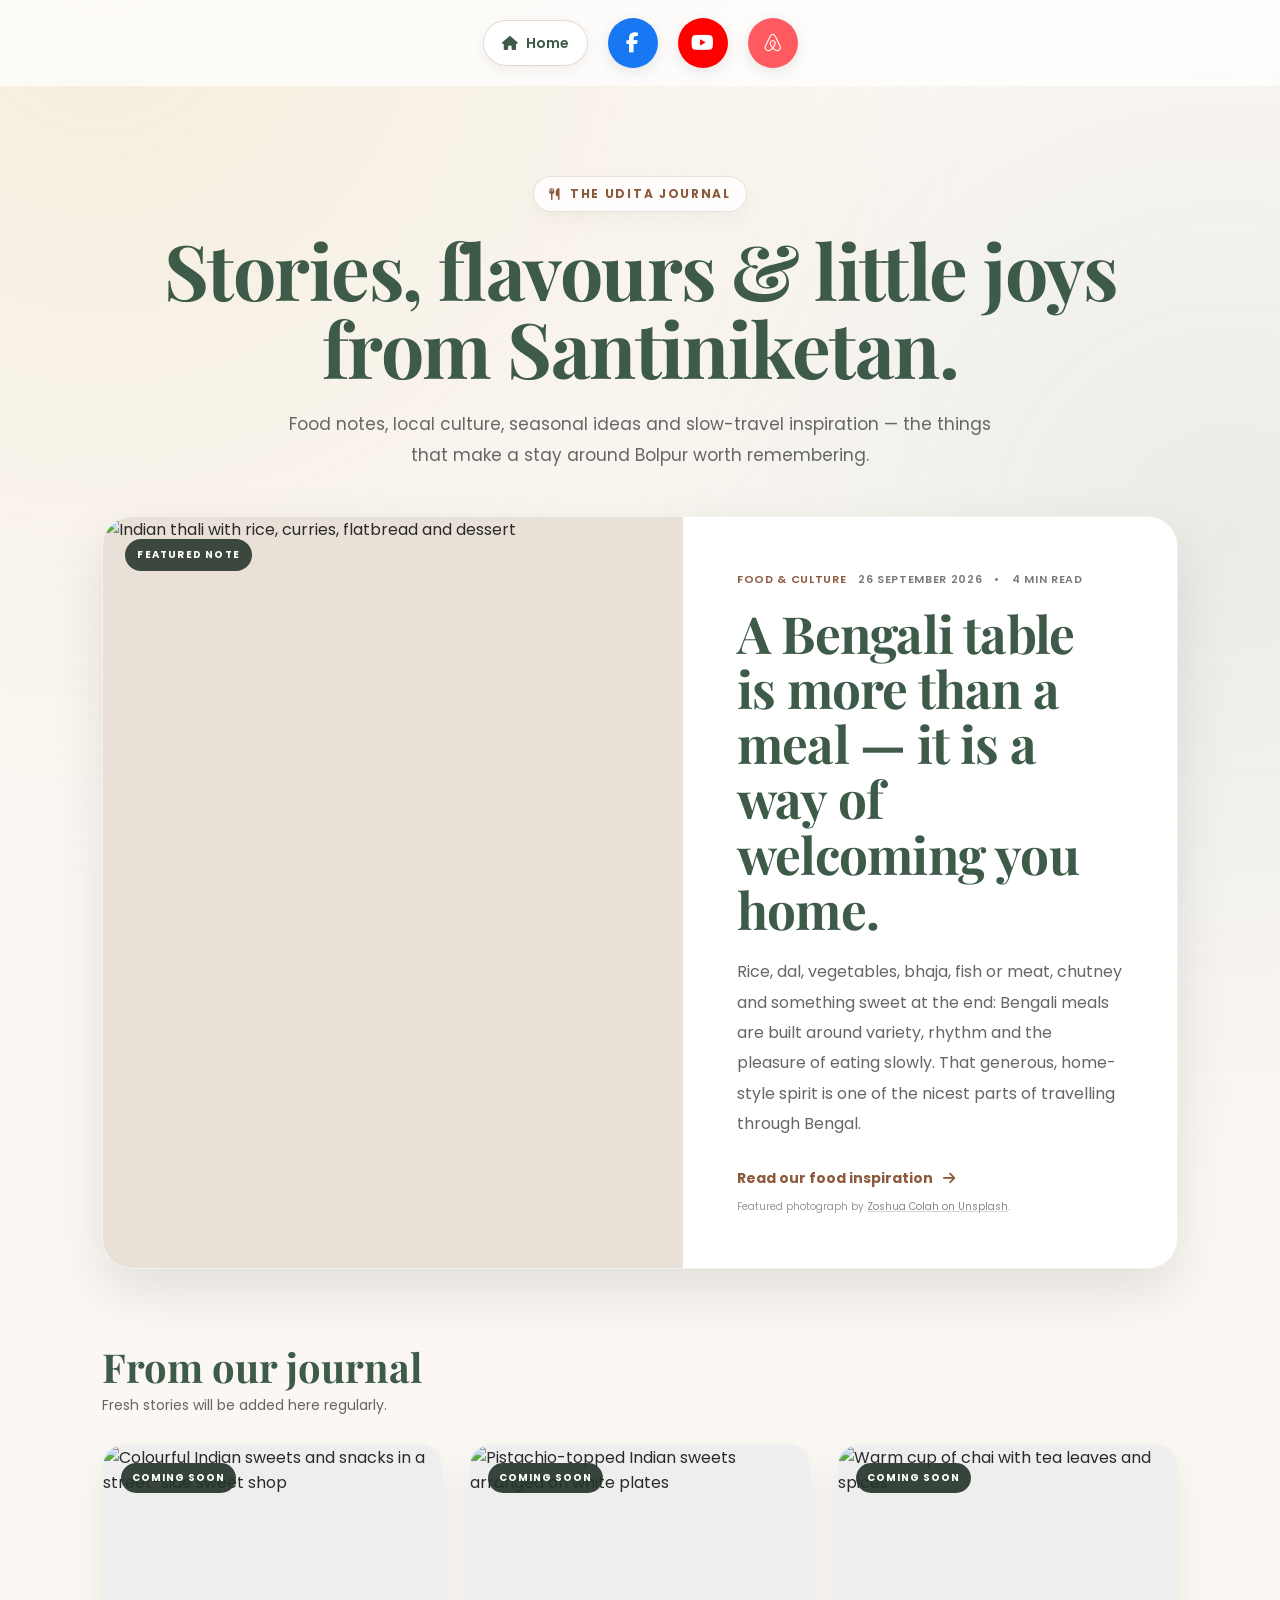
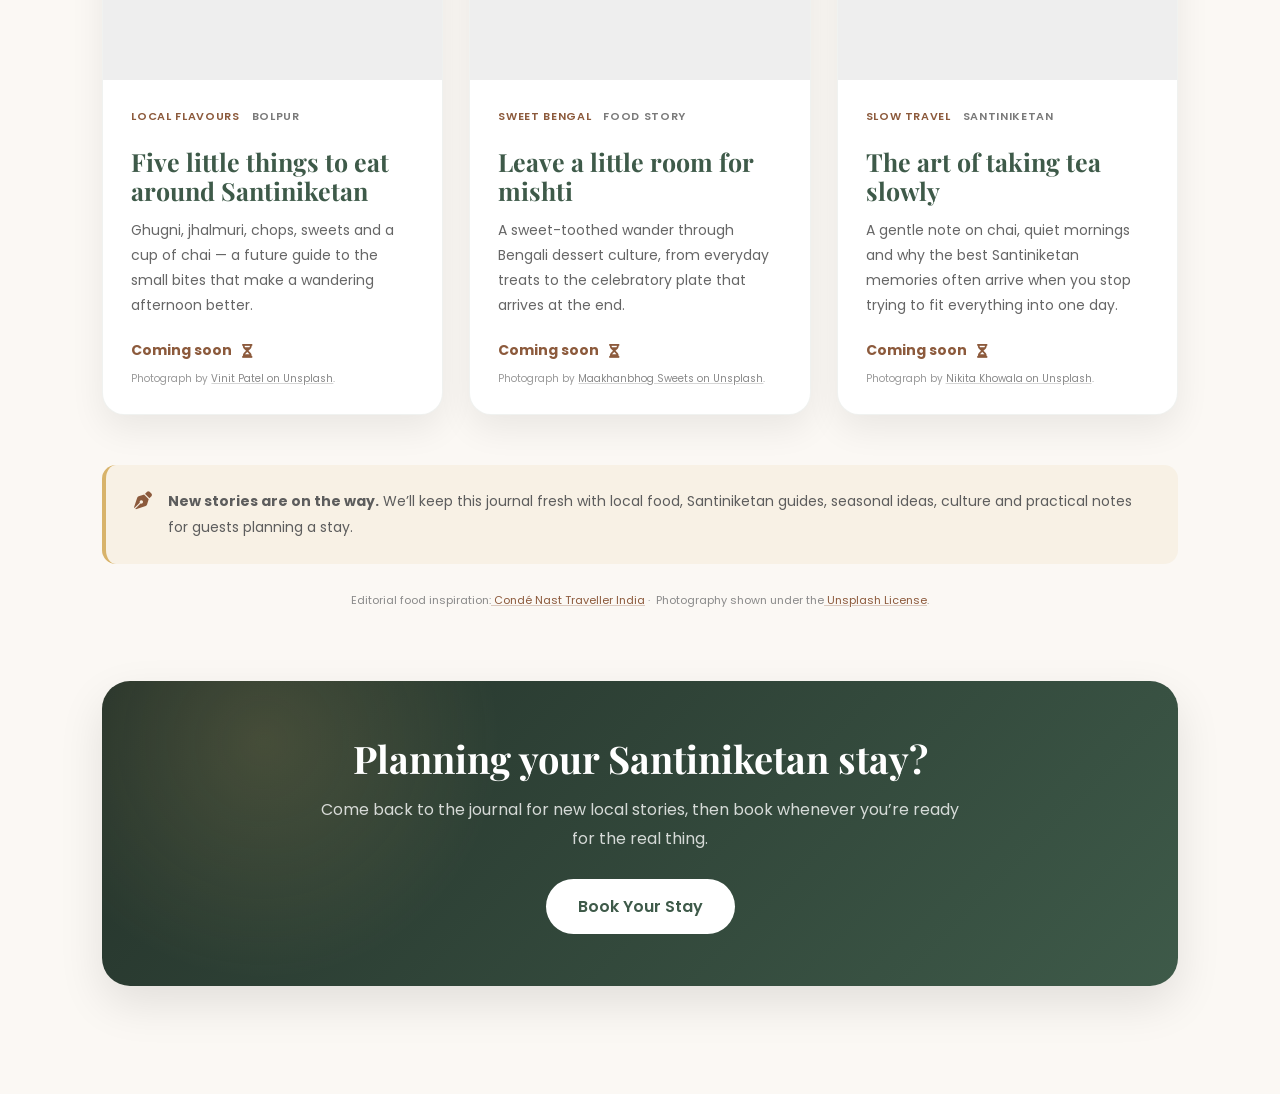
==== blogs.html @ 3b49c684 "Fix blog navigation and refresh food imagery" ====
<!DOCTYPE html>
<html lang="en">
<head>
    <meta charset="UTF-8">
    <meta name="viewport" content="width=device-width, initial-scale=1.0">
    <meta name="description" content="The Udita Homestay Journal — food, travel, local culture and thoughtful guides from Santiniketan and Bolpur.">
    <meta name="robots" content="index, follow">
    <link rel="canonical" href="https://www.prayas.online/blogs.html">
    <meta name="theme-color" content="#8C5A3C">
    <title>Blogs & Travel Journal | Udita Homestay Prayas</title>

    <link rel="preconnect" href="https://fonts.googleapis.com">
    <link rel="preconnect" href="https://fonts.gstatic.com" crossorigin>
    <link rel="stylesheet" href="https://cdnjs.cloudflare.com/ajax/libs/font-awesome/6.7.2/css/all.min.css">
    <link rel="stylesheet" href="style.css">

    <style>
        /* ======================================================
           UDITA HOMESTAY — BLOG JOURNAL
           Page-specific styles. Existing home-page CSS is untouched.
        ====================================================== */

        .blog-page {
            min-height:100vh;
            padding-top:108px;
            background:
                radial-gradient(circle at 8% 0%, rgba(216,179,106,.16), transparent 30%),
                radial-gradient(circle at 96% 20%, rgba(62,90,73,.08), transparent 26%),
                var(--bg);
        }

        .blog-hero {
            padding:68px 8% 44px;
            text-align:center;
        }

        .blog-kicker {
            display:inline-flex;
            align-items:center;
            gap:8px;
            margin-bottom:18px;
            padding:8px 15px;
            border:1px solid rgba(140,90,60,.18);
            border-radius:999px;
            background:rgba(255,255,255,.78);
            color:var(--primary);
            font-size:12px;
            font-weight:700;
            letter-spacing:.14em;
            text-transform:uppercase;
            box-shadow:0 8px 25px rgba(0,0,0,.04);
        }

        .blog-hero h1 {
            max-width:980px;
            margin:0 auto;
            color:var(--secondary);
            font-family:'Playfair Display',serif;
            font-size:clamp(2.8rem, 6vw, 5.4rem);
            line-height:1.02;
            letter-spacing:-.02em;
        }

        .blog-hero p {
            max-width:720px;
            margin:22px auto 0;
            color:var(--light);
            font-size:17px;
            line-height:1.85;
        }

        .blog-shell {
            width:min(1240px, 84%);
            margin:0 auto 100px;
        }

        .blog-feature {
            display:grid;
            grid-template-columns:1.08fr .92fr;
            overflow:hidden;
            border:1px solid rgba(62,90,73,.08);
            border-radius:30px;
            background:#fff;
            box-shadow:0 22px 55px rgba(0,0,0,.10);
        }

        .blog-feature-media {
            position:relative;
            min-height:500px;
            overflow:hidden;
            background:#e9e1d7;
        }

        .blog-feature-media img {
            width:100%;
            height:100%;
            object-fit:cover;
            transition:transform .8s ease;
        }

        .blog-feature:hover .blog-feature-media img {
            transform:scale(1.03);
        }

        .blog-feature-badge {
            position:absolute;
            top:22px;
            left:22px;
            padding:8px 12px;
            border-radius:999px;
            background:rgba(36,50,42,.88);
            color:#fff;
            font-size:10px;
            font-weight:700;
            letter-spacing:.12em;
            text-transform:uppercase;
            backdrop-filter:blur(8px);
        }

        .blog-feature-copy {
            display:flex;
            flex-direction:column;
            justify-content:center;
            padding:54px;
        }

        .blog-meta {
            display:flex;
            align-items:center;
            flex-wrap:wrap;
            gap:8px 12px;
            margin-bottom:18px;
            color:#7a7a7a;
            font-size:11px;
            font-weight:600;
            letter-spacing:.06em;
            text-transform:uppercase;
        }

        .blog-category {
            color:var(--primary);
        }

        .blog-feature h2,
        .blog-card h3 {
            color:var(--secondary);
            font-family:'Playfair Display',serif;
        }

        .blog-feature h2 {
            max-width:600px;
            font-size:clamp(2.05rem, 4vw, 3.35rem);
            line-height:1.08;
            letter-spacing:-.015em;
        }

        .blog-feature p {
            margin:20px 0 28px;
            color:var(--light);
            line-height:1.9;
        }

        .blog-read {
            display:inline-flex;
            align-items:center;
            gap:10px;
            align-self:flex-start;
            color:var(--primary);
            font-size:14px;
            font-weight:700;
        }

        .blog-read i {
            transition:transform .25s ease;
        }

        .blog-read:hover i {
            transform:translateX(4px);
        }

        .blog-section-heading {
            display:flex;
            align-items:end;
            justify-content:space-between;
            gap:20px;
            margin:78px 0 28px;
        }

        .blog-section-heading h2 {
            color:var(--secondary);
            font-family:'Playfair Display',serif;
            font-size:40px;
            line-height:1;
        }

        .blog-section-heading p {
            margin-top:8px;
            color:var(--light);
            font-size:14px;
        }

        .blog-grid {
            display:grid;
            grid-template-columns:repeat(3,1fr);
            gap:26px;
        }

        .blog-card {
            display:flex;
            flex-direction:column;
            overflow:hidden;
            min-height:100%;
            border:1px solid rgba(62,90,73,.08);
            border-radius:22px;
            background:#fff;
            box-shadow:0 14px 35px rgba(0,0,0,.07);
            transition:transform .35s ease, box-shadow .35s ease;
        }

        .blog-card:hover {
            transform:translateY(-7px);
            box-shadow:0 22px 48px rgba(0,0,0,.11);
        }

        .blog-card-media {
            height:235px;
            overflow:hidden;
            background:#eee;
        }

        .blog-card-media img {
            width:100%;
            height:100%;
            object-fit:cover;
            transition:transform .55s ease;
        }

        .blog-card:hover .blog-card-media img {
            transform:scale(1.05);
        }

        .blog-card-body {
            display:flex;
            flex:1;
            flex-direction:column;
            padding:28px;
        }

        .blog-card h3 {
            margin:4px 0 12px;
            font-size:25px;
            line-height:1.18;
        }

        .blog-card p {
            margin-bottom:22px;
            color:var(--light);
            font-size:14px;
            line-height:1.8;
        }

        .blog-card .blog-read {
            margin-top:auto;
        }

        .blog-card-soon {
            position:relative;
        }

        .coming-soon {
            position:absolute;
            top:18px;
            left:18px;
            z-index:2;
            padding:7px 11px;
            border-radius:999px;
            background:rgba(36,50,42,.9);
            color:#fff;
            font-size:10px;
            font-weight:700;
            letter-spacing:.1em;
            text-transform:uppercase;
        }

        .blog-image-credit {
            margin-top:10px;
            color:#999;
            font-size:10px;
            line-height:1.5;
        }

        .blog-image-credit a {
            color:#888;
            text-decoration:underline;
            text-decoration-color:rgba(136,136,136,.35);
        }

        .blog-note {
            display:flex;
            align-items:flex-start;
            gap:16px;
            margin-top:50px;
            padding:24px 28px;
            border-left:4px solid var(--accent);
            border-radius:14px;
            background:rgba(216,179,106,.11);
        }

        .blog-note i {
            margin-top:3px;
            color:var(--primary);
            font-size:18px;
        }

        .blog-note p {
            color:#5d5d5d;
            font-size:14px;
            line-height:1.8;
        }

        .blog-source-strip {
            display:flex;
            justify-content:center;
            margin-top:28px;
            color:#8a8a8a;
            font-size:11px;
            text-align:center;
        }

        .blog-source-strip a {
            color:var(--primary);
            text-decoration:underline;
            text-decoration-color:rgba(140,90,60,.3);
        }

        .blog-cta {
            margin-top:72px;
            padding:52px 35px;
            border-radius:28px;
            background:
                radial-gradient(circle at 15% 20%, rgba(216,179,106,.17), transparent 25%),
                linear-gradient(135deg, #24322A, #3E5A49);
            color:#fff;
            text-align:center;
            box-shadow:var(--shadow);
        }

        .blog-cta h2 {
            font-family:'Playfair Display',serif;
            font-size:38px;
        }

        .blog-cta p {
            max-width:640px;
            margin:12px auto 26px;
            color:rgba(255,255,255,.8);
            line-height:1.8;
        }

        .blog-cta .btn {
            background:#fff;
            color:var(--secondary);
        }

        .blog-footer-space {
            height:8px;
        }

        .blog-nav-link {
            display:inline-flex;
            align-items:center;
            justify-content:center;
            gap:8px;
            min-height:46px;
            padding:0 18px;
            border:1px solid rgba(140,90,60,.22);
            border-radius:24px;
            background:#fff;
            color:var(--secondary);
            font-family:'Poppins',sans-serif;
            font-size:14px;
            font-weight:600;
            box-shadow:0 4px 15px rgba(0,0,0,.06);
        }

        @media(max-width:1000px){
            .blog-feature { grid-template-columns:1fr; }
            .blog-feature-media { min-height:360px; }
            .blog-grid { grid-template-columns:1fr 1fr; }
            .blog-feature-copy { padding:40px; }
        }

        @media(max-width:650px){
            .blog-page { padding-top:88px; }
            .blog-hero { padding:52px 8% 34px; }
            .blog-hero p { font-size:15px; }
            .blog-shell { width:84%; }
            .blog-feature-media { min-height:250px; }
            .blog-feature-copy { padding:30px; }
            .blog-feature h2 { font-size:2.25rem; }
            .blog-section-heading { display:block; margin-top:56px; }
            .blog-section-heading h2 { font-size:32px; }
            .blog-grid { grid-template-columns:1fr; }
            .blog-card-media { height:230px; }
            .blog-cta { padding:40px 24px; }
            .blog-cta h2 { font-size:31px; }
            .blog-nav-link { min-height:42px; padding:0 14px; font-size:13px; }
        }
    </style>
</head>

<body>
    <header id="header">
        <nav class="social-nav" aria-label="Primary navigation">
            <a class="blog-nav-link blog-home-link" href="index.html">
                <i class="fas fa-house" aria-hidden="true"></i>
                <span>Home</span>
            </a>

            <a href="https://www.facebook.com/share/182A7BboWy/" target="_blank" rel="noopener noreferrer" class="social-btn facebook" aria-label="Visit our Facebook page">
                <i class="fab fa-facebook-f"></i>
            </a>
            <a href="https://youtube.com/@uditahomestay?si=zws-Y9j3LIoc3NUC" target="_blank" rel="noopener noreferrer" class="social-btn youtube" aria-label="Visit our YouTube channel">
                <i class="fab fa-youtube"></i>
            </a>
            <a href="https://www.airbnb.co.in/rooms/1385243563529554989?viralityEntryPoint=154&s=76&adults=1&guests=1" target="_blank" rel="noopener noreferrer" class="social-btn airbnb" aria-label="Book on Airbnb">
                <i class="fab fa-airbnb"></i>
            </a>
        </nav>
    </header>

    <main class="blog-page">
        <section class="blog-hero">
            <div class="blog-kicker"><i class="fas fa-utensils"></i> The Udita Journal</div>
            <h1>Stories, flavours & little joys from Santiniketan.</h1>
            <p>Food notes, local culture, seasonal ideas and slow-travel inspiration — the things that make a stay around Bolpur worth remembering.</p>
        </section>

        <div class="blog-shell">
            <article class="blog-feature">
                <div class="blog-feature-media">
                    <span class="blog-feature-badge">Featured note</span>
                    <img
                        src="https://unsplash.com/photos/5Q-7kgG7xbo/download?force=true"
                        alt="Indian thali with rice, curries, flatbread and dessert"
                        loading="eager">
                </div>

                <div class="blog-feature-copy">
                    <div class="blog-meta">
                        <span class="blog-category">Food & Culture</span>
                        <span>26 September 2026</span>
                        <span>•</span>
                        <span>4 min read</span>
                    </div>

                    <h2>A Bengali table is more than a meal — it is a way of welcoming you home.</h2>

                    <p>
                        Rice, dal, vegetables, bhaja, fish or meat, chutney and something sweet at the end:
                        Bengali meals are built around variety, rhythm and the pleasure of eating slowly.
                        That generous, home-style spirit is one of the nicest parts of travelling through Bengal.
                    </p>

                    <a class="blog-read" href="https://www.cntraveller.in/story/rolls-chop-cha-snails-mutton-ghugni-the-best-things-to-eat-in-shantiniketan/" target="_blank" rel="noopener noreferrer">
                        Read our food inspiration <i class="fas fa-arrow-right"></i>
                    </a>

                    <div class="blog-image-credit">
                        Featured photograph by <a href="https://unsplash.com/photos/5Q-7kgG7xbo" target="_blank" rel="noopener noreferrer">Zoshua Colah on Unsplash</a>.
                    </div>
                </div>
            </article>

            <div class="blog-section-heading">
                <div>
                    <h2>From our journal</h2>
                    <p>Fresh stories will be added here regularly.</p>
                </div>
            </div>

            <div class="blog-grid">
                <article class="blog-card blog-card-soon">
                    <div class="coming-soon">Coming soon</div>
                    <div class="blog-card-media">
                        <img
                            src="https://unsplash.com/photos/_WQ1qARALg4/download?force=true"
                            alt="Colourful Indian sweets and snacks in a street-side sweet shop"
                            loading="lazy">
                    </div>
                    <div class="blog-card-body">
                        <div class="blog-meta">
                            <span class="blog-category">Local flavours</span>
                            <span>Bolpur</span>
                        </div>
                        <h3>Five little things to eat around Santiniketan</h3>
                        <p>Ghugni, jhalmuri, chops, sweets and a cup of chai — a future guide to the small bites that make a wandering afternoon better.</p>
                        <span class="blog-read" aria-label="Article coming soon">Coming soon <i class="fas fa-hourglass-half"></i></span>
                        <div class="blog-image-credit">
                            Photograph by <a href="https://unsplash.com/photos/_WQ1qARALg4" target="_blank" rel="noopener noreferrer">Vinit Patel on Unsplash</a>.
                        </div>
                    </div>
                </article>

                <article class="blog-card blog-card-soon">
                    <div class="coming-soon">Coming soon</div>
                    <div class="blog-card-media">
                        <img
                            src="https://unsplash.com/photos/wClFKcjhNcI/download?force=true"
                            alt="Pistachio-topped Indian sweets arranged on white plates"
                            loading="lazy">
                    </div>
                    <div class="blog-card-body">
                        <div class="blog-meta">
                            <span class="blog-category">Sweet Bengal</span>
                            <span>Food story</span>
                        </div>
                        <h3>Leave a little room for mishti</h3>
                        <p>A sweet-toothed wander through Bengali dessert culture, from everyday treats to the celebratory plate that arrives at the end.</p>
                        <span class="blog-read" aria-label="Article coming soon">Coming soon <i class="fas fa-hourglass-half"></i></span>
                        <div class="blog-image-credit">
                            Photograph by <a href="https://unsplash.com/photos/wClFKcjhNcI" target="_blank" rel="noopener noreferrer">Maakhanbhog Sweets on Unsplash</a>.
                        </div>
                    </div>
                </article>

                <article class="blog-card blog-card-soon">
                    <div class="coming-soon">Coming soon</div>
                    <div class="blog-card-media">
                        <img
                            src="https://unsplash.com/photos/DPBWHb2X81w/download?force=true"
                            alt="Warm cup of chai with tea leaves and spices"
                            loading="lazy">
                    </div>
                    <div class="blog-card-body">
                        <div class="blog-meta">
                            <span class="blog-category">Slow travel</span>
                            <span>Santiniketan</span>
                        </div>
                        <h3>The art of taking tea slowly</h3>
                        <p>A gentle note on chai, quiet mornings and why the best Santiniketan memories often arrive when you stop trying to fit everything into one day.</p>
                        <span class="blog-read" aria-label="Article coming soon">Coming soon <i class="fas fa-hourglass-half"></i></span>
                        <div class="blog-image-credit">
                            Photograph by <a href="https://unsplash.com/photos/DPBWHb2X81w" target="_blank" rel="noopener noreferrer">Nikita Khowala on Unsplash</a>.
                        </div>
                    </div>
                </article>
            </div>

            <div class="blog-note">
                <i class="fas fa-pen-nib" aria-hidden="true"></i>
                <p>
                    <strong>New stories are on the way.</strong>
                    We’ll keep this journal fresh with local food, Santiniketan guides, seasonal ideas,
                    culture and practical notes for guests planning a stay.
                </p>
            </div>

            <div class="blog-source-strip">
                Editorial food inspiration: <a href="https://www.cntraveller.in/story/rolls-chop-cha-snails-mutton-ghugni-the-best-things-to-eat-in-shantiniketan/" target="_blank" rel="noopener noreferrer">&nbsp;Condé Nast Traveller India</a>
                &nbsp;·&nbsp; Photography shown under the <a href="https://unsplash.com/license" target="_blank" rel="noopener noreferrer">&nbsp;Unsplash License</a>.
            </div>

            <section class="blog-cta">
                <h2>Planning your Santiniketan stay?</h2>
                <p>Come back to the journal for new local stories, then book whenever you’re ready for the real thing.</p>
                <a class="btn" href="https://booking.prayas.online">Book Your Stay</a>
            </section>
        </div>

        <div class="blog-footer-space"></div>
    </main>

    <script src="script.js"></script>
</body>
</html>
---- style.css ----
/* ==========================================================
   UDITA HOMESTAY (PRAYAS)
   Premium Boutique CSS
========================================================== */

/* Google Fonts */
@import url('https://fonts.googleapis.com/css2?family=Playfair+Display:wght@500;600;700&family=Poppins:wght@300;400;500;600;700&display=swap');

/* ==========================
   ROOT VARIABLES
========================== */

:root{

    --primary:#8C5A3C;
    --secondary:#3E5A49;
    --accent:#D8B36A;

    --bg:#FBF8F4;
    --white:#ffffff;
    --text:#2A2A2A;
    --light:#666;
    --border:#ECECEC;

    --shadow:0 18px 45px rgba(0,0,0,.10);

    --radius:18px;
    --transition:.35s ease;

}

/* ==========================
   RESET
========================== */

*{
    margin:0;
    padding:0;
    box-sizing:border-box;
}

html{
    scroll-behavior:smooth;
}

body{

    font-family:'Poppins',sans-serif;
    background:var(--bg);
    color:var(--text);
    overflow-x:hidden;

}

img{
    width:100%;
    display:block;
}

a{
    text-decoration:none;
}

ul{
    list-style:none;
}

section{

    padding:100px 8%;

}

.container{

    max-width:1300px;
    margin:auto;

}

/* ==========================
   SCROLLBAR
========================== */

::-webkit-scrollbar{

    width:8px;

}

::-webkit-scrollbar-thumb{

    background:var(--primary);
    border-radius:20px;

}

/* ==========================
   HEADER WITH SOCIAL BUTTONS
========================== */

header{

    position:fixed;
    width:100%;
    top:0;
    left:0;

    padding:18px 8%;

    display:flex;
    justify-content:center;
    align-items:center;

    backdrop-filter:blur(20px);
    background:rgba(255,255,255,.95);

    z-index:999;

    transition:.3s;
    box-shadow:0 2px 10px rgba(0,0,0,.05);

}

/* Social Navigation */
.social-nav{

    display:flex;
    gap:20px;
    align-items:center;

}

.social-btn{

    width:50px;
    height:50px;

    border-radius:50%;

    display:flex;
    justify-content:center;
    align-items:center;

    color:#fff;
    font-size:20px;

    transition:.3s ease;
    box-shadow:0 4px 15px rgba(0,0,0,.1);

}

.social-btn:hover{

    transform:translateY(-5px);
    box-shadow:0 8px 25px rgba(0,0,0,.2);

}

/* Facebook Button */
.social-btn.facebook{

    background:#1877F2;

}

.social-btn.facebook:hover{

    background:#166FE5;

}

/* YouTube Button */
.social-btn.youtube{

    background:#FF0000;

}

.social-btn.youtube:hover{

    background:#CC0000;

}

/* Airbnb Button */
.social-btn.airbnb{

    background:#FF5A5F;

}

.social-btn.airbnb:hover{

    background:#E63946;

}

/* ==========================
   BUTTONS
========================== */

.btn{

    display:inline-flex;
    align-items:center;
    justify-content:center;

    padding:15px 32px;

    border-radius:50px;

    background:var(--primary);
    color:#fff;

    font-weight:600;

    transition:var(--transition);

}

.btn:hover{

    transform:translateY(-3px);
    box-shadow:var(--shadow);

}

/* ==========================
   HERO WITH VIDEO
========================== */

.hero{

    height:100vh;

    position:relative;

    display:flex;
    align-items:center;
    justify-content:center;

    text-align:center;

    margin-top:70px;

    overflow:hidden;

}

/* Video Background */
.hero-video{

    position:absolute;
    top:0;
    left:0;
    width:100%;
    height:100%;

    object-fit:cover;

    z-index:1;

}

.hero-fallback{

    position:absolute;
    top:0;
    left:0;
    width:100%;
    height:100%;

    object-fit:cover;

    z-index:0;

}

.hero-overlay{

    position:absolute;
    inset:0;

    background:linear-gradient(rgba(0,0,0,.45),rgba(0,0,0,.45));

    z-index:2;

}

.hero-content{

    position:relative;
    z-index:3;

    color:#fff;

    max-width:850px;

}
/* HERO TITLE - improved contrast and size */
.hero-logo{
    font-family:'Playfair Display',serif;
    font-size:clamp(2.25rem, 6vw, 5.5rem); /* responsive, bigger */
    font-weight:800;
    color:#1f8f4c; /* a pleasant green - change hex if you prefer another tone */
    margin-bottom:28px;
    letter-spacing:0.02em;
    text-shadow:
      0 6px 20px rgba(0,0,0,0.55); /* strong shadow for readability */
    background:linear-gradient(rgba(0,0,0,0.22), rgba(0,0,0,0.12));
    padding:0.6rem 1.05rem;
    border-radius:10px;
    display:inline-block;
}

.hero h2{

    font-family:'Playfair Display',serif;
    font-size:52px;
    line-height:1.3;
    font-weight:600;

}

.hero p{

    margin:28px auto;

    font-size:20px;

    opacity:.9;

}

.hero-rating-badge {
    display: inline-flex; /* Keeps the background wrapped tightly around the text */
    align-items: center;
    justify-content: center;
    gap: 8px; /* Space between the score, Google, and the rest of the text */
    margin: 15px auto;
    padding: 8px 16px;
    
    /* Decorative Badge Styling */
    background: rgba(255, 255, 255, 0.15); /* Semi-transparent white */
    border: 1px solid rgba(255, 255, 255, 0.3); /* Subtle border */
    border-radius: 50px; /* Gives it a smooth pill shape */
    backdrop-filter: blur(5px); /* Blurs the background image behind the badge */
    -webkit-backdrop-filter: blur(5px); /* For Safari support */
    
    /* Typography and Layout */
    font-size: clamp(12px, 3.2vw, 16px); /* Scales down on mobile to stay on one line */
    white-space: nowrap; /* Forces everything to stay on one single line */
    color: #ffffff;
    box-shadow: 0 4px 10px rgba(0, 0, 0, 0.2); /* Soft shadow for depth */
}

/* Make the text "Google" look more authentic */
.google-text {
    font-weight: 700;
    font-family: Arial, sans-serif;
    letter-spacing: -0.5px; /* Pulls the letters slightly closer together like the real logo */
    background: #ffffff; /* White background just behind the word Google to make colors pop */
    padding: 2px 6px;
    border-radius: 12px;
}

.rating-score {
    font-weight: bold;
}

/* ==========================
   BOOKING CARD
========================== */

.booking{

    max-width:1250px;
    margin:-80px auto 70px;

    background:#fff;

    padding:35px;

    border-radius:22px;

    box-shadow:var(--shadow);

    position:relative;
    z-index:5;

}

.booking form {
    width: 100%;
    display: flex;
    justify-content: center;
    align-items: center;
}

.booking-grid{

    display:grid;

    grid-template-columns:repeat(6,1fr);

    gap:18px;

}

.booking input,
.booking select{

    height:58px;

    border:1px solid var(--border);

    border-radius:12px;

    padding:0 18px;

    font-size:15px;

}

.booking label{

    display:block;

    margin-bottom:8px;

    font-size:14px;

    font-weight:500;

    color:var(--secondary);

}

.booking button{

    border:none;

    background:var(--secondary);

    color:#fff;

    border-radius:12px;

    cursor:pointer;

    transition:.3s;

}

.booking button:hover{

    background:var(--primary);

}

/* ==========================
   SECTION
========================== */

.section-title{

    text-align:center;

    margin-bottom:70px;

}

.section-title h2{

    font-size:50px;

    font-family:'Playfair Display',serif;

    color:var(--secondary);

}

.section-title p{

    margin-top:12px;

    color:var(--light);

}

/* ==========================
   ROOMS
========================== */

.rooms{

    display:grid;

    grid-template-columns:repeat(auto-fit,minmax(340px,1fr));

    gap:35px;

}

.room{

    background:#fff;

    border-radius:22px;

    overflow:hidden;

    box-shadow:var(--shadow);

    transition:.4s;

}

.room:hover{

    transform:translateY(-10px);

}

.room img{

    height:260px;

    object-fit:cover;

}

.room-content{

    padding:28px;

}

.room-content h3{

    font-size:26px;

    margin-bottom:12px;

}

.room-content p{

    color:var(--light);

}

/* ==========================
   GALLERY
========================== */

.gallery{

    columns:3 320px;
    column-gap:20px;

}

.gallery img{

    margin-bottom:20px;

    border-radius:18px;

    transition:.4s;

    cursor:pointer;

}

.gallery img:hover{

    transform:scale(1.03);

}

/* ==========================
   AMENITIES
========================== */

.amenities{

    display:grid;

    grid-template-columns:repeat(auto-fit,minmax(220px,1fr));

    gap:25px;

}

.amenity{

    background:#fff;

    border-radius:18px;

    padding:35px;

    text-align:center;

    box-shadow:var(--shadow);

}

.amenity i{

    font-size:42px;

    color:var(--primary);

    margin-bottom:18px;

}

/* ==========================
   EXPLORE
========================== */

.explore{

    display:grid;

    grid-template-columns:1fr 1fr;

    gap:70px;

    align-items:center;

}

/* ==========================
   TESTIMONIALS
========================== */

.testimonials{

    display:grid;

    grid-template-columns:repeat(auto-fit,minmax(350px,1fr));

    gap:30px;

}

.review{

    background:#fff;

    padding:35px;

    border-radius:20px;

    box-shadow:var(--shadow);

}

/* ==========================
   CONTACT
========================== */

.contact{

    display:grid;

    grid-template-columns:1fr 1fr;

    gap:60px;

}

/* ==========================
   FOOTER
========================== */

footer{

    background:#24322A;

    color:#fff;

    padding:80px 8%;

}

.footer-grid{

    display:grid;

    grid-template-columns:repeat(auto-fit,minmax(250px,1fr));

    gap:40px;

}

.footer-title{

    font-family:'Playfair Display',serif;

    font-size:28px;

    margin-bottom:18px;

}

.footer-links a{

    display:block;

    margin:10px 0;

    color:#ddd;

}

.footer-links a:hover{

    color:#fff;

}

/* ==========================
   FLOATING BUTTONS
========================== */

/* Back-to-top floating button (placed above the maroon call button) */
.back-to-top{
    position:fixed;
    right:25px;
    bottom:170px; /* above .call which is at bottom:100px */
    width:58px;
    height:58px;
    border-radius:50%;
    display:flex;
    justify-content:center;
    align-items:center;
    color:#fff;
    font-size:20px;
    background:rgba(0,0,0,0.6);
    box-shadow:var(--shadow);
    z-index:1000; /* above other floating buttons */
    border:none;
    cursor:pointer;
    transition:transform .12s ease, opacity .12s ease;
}
.back-to-top[hidden]{
    display:none;
}
.back-to-top:active{ transform:scale(.98); }

.whatsapp,
.call{

    position:fixed;

    right:25px;

    width:58px;
    height:58px;

    border-radius:50%;

    display:flex;
    justify-content:center;
    align-items:center;

    color:#fff;

    font-size:24px;

    box-shadow:var(--shadow);

    z-index:999;

}

.whatsapp{

    bottom:30px;
    background:#25D366;

}

.call{

    bottom:100px;
    background:var(--primary);

}

/* ==========================
   ANIMATIONS
========================== */

.fade{

    opacity:0;
    transform:translateY(40px);
    transition:.8s;

}

.fade.show{

    opacity:1;
    transform:none;

}

/* ==========================
   Linked In
========================== */

@media (max-width: 600px) {
    .linkedin-badge-container {
        width: 100%;
        display: flex;
        justify-content: center;
    }

    .linkedin-badge-container .LI-profile-badge {
        margin-left: auto;
        margin-right: auto;
    }
}

.linkedin-badge-wrapper .LI-profile-badge {
    transform: translateX(3px);
}


/* ==========================
   RESPONSIVE
========================== */

@media(max-width:1100px){

.booking-grid{

grid-template-columns:repeat(2,1fr);

}

.explore,
.contact{

grid-template-columns:1fr;

}

.hero h2{

font-size:42px;

}

}

@media(max-width:768px){

header{

padding:12px 5%;

}

.social-nav{

gap:12px;

}

.social-btn{

width:45px;
height:45px;
font-size:18px;

}

.hero h2{

font-size:32px;

}

.hero-logo{

font-size:3.25rem; /* tuned for medium screens */
margin-bottom:25px;

}

.hero p{

font-size:17px;

}

.booking{

margin-top:-40px;

}

.booking-grid{

grid-template-columns:1fr;

}

section{

padding:80px 5%;

}

.section-title h2{

font-size:36px;

}

.gallery{

columns:1;

}

}

@media(max-width:480px){

.hero h2{

font-size:24px;

}

.hero-logo{

font-size:2rem; /* tuned for small screens */
margin-bottom:20px;

}

.btn{

width:100%;

}

.social-btn{

width:42px;
height:42px;
font-size:16px;

}

}
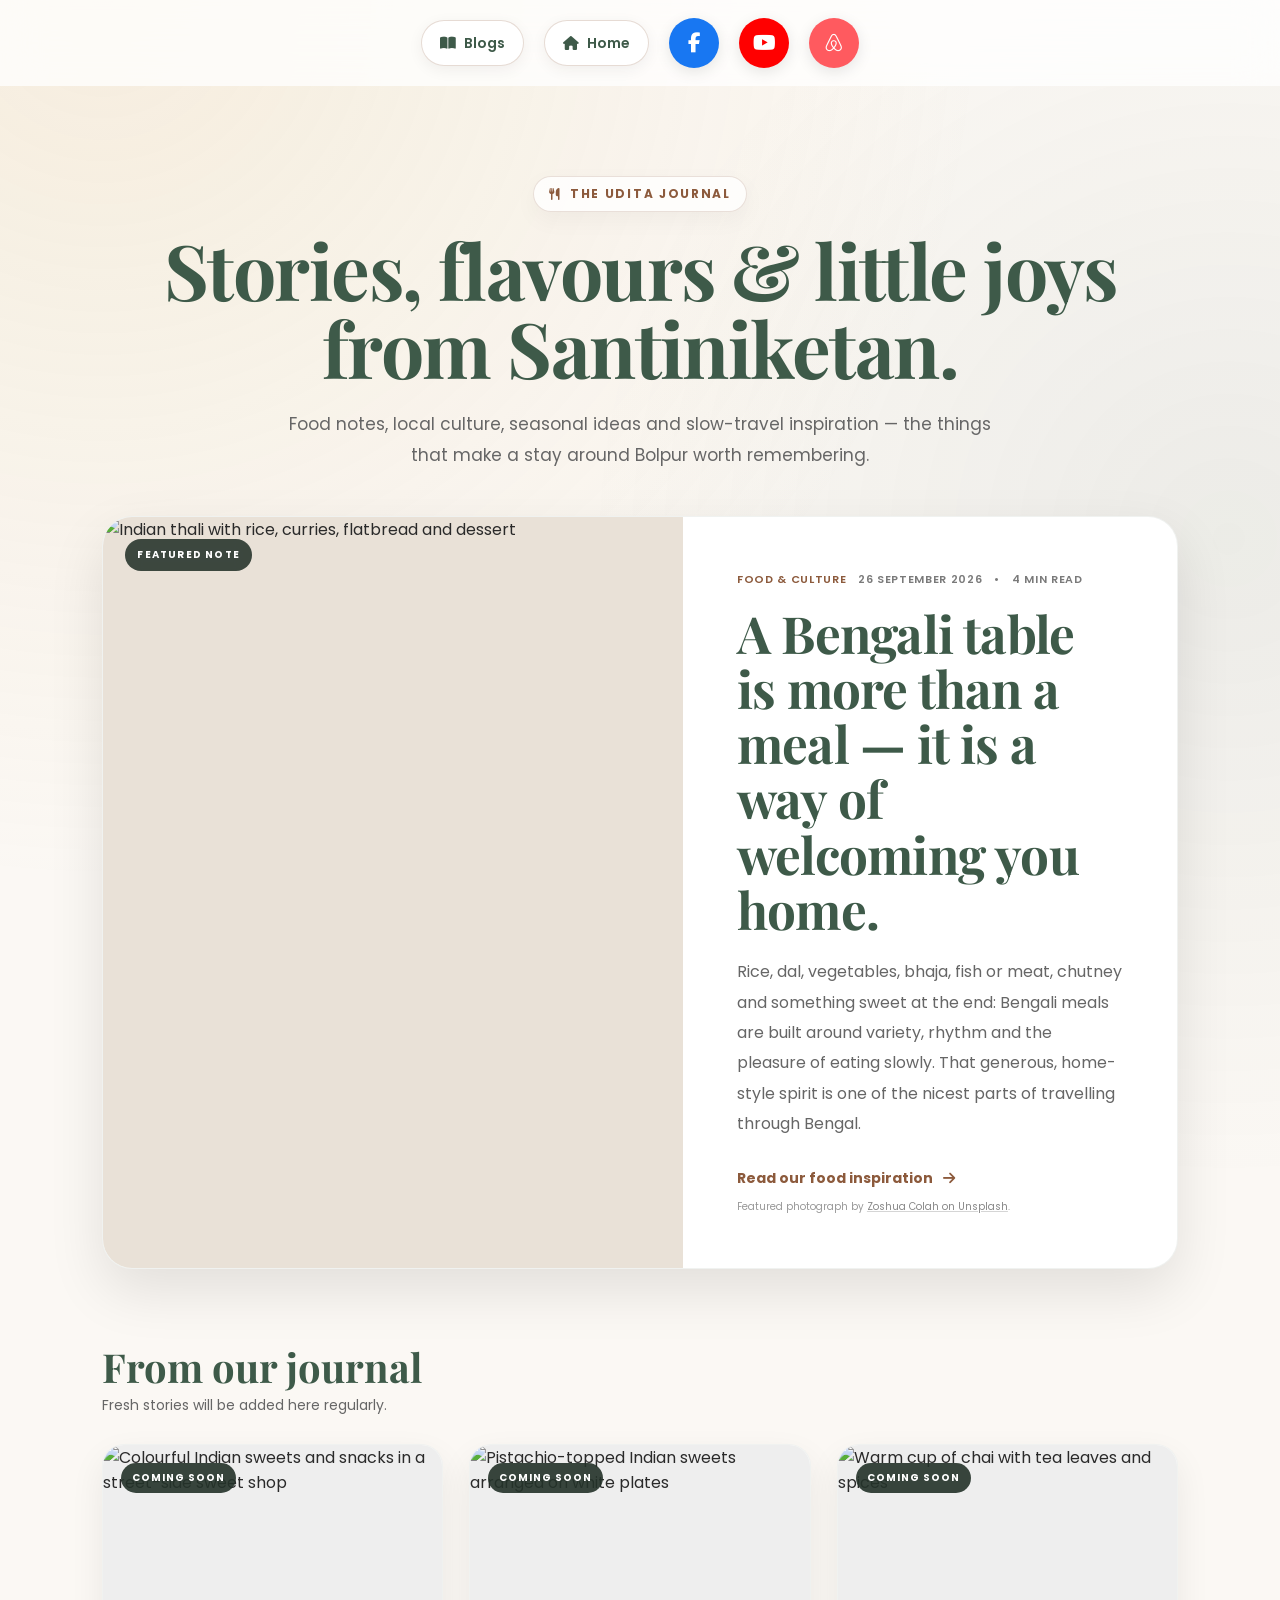
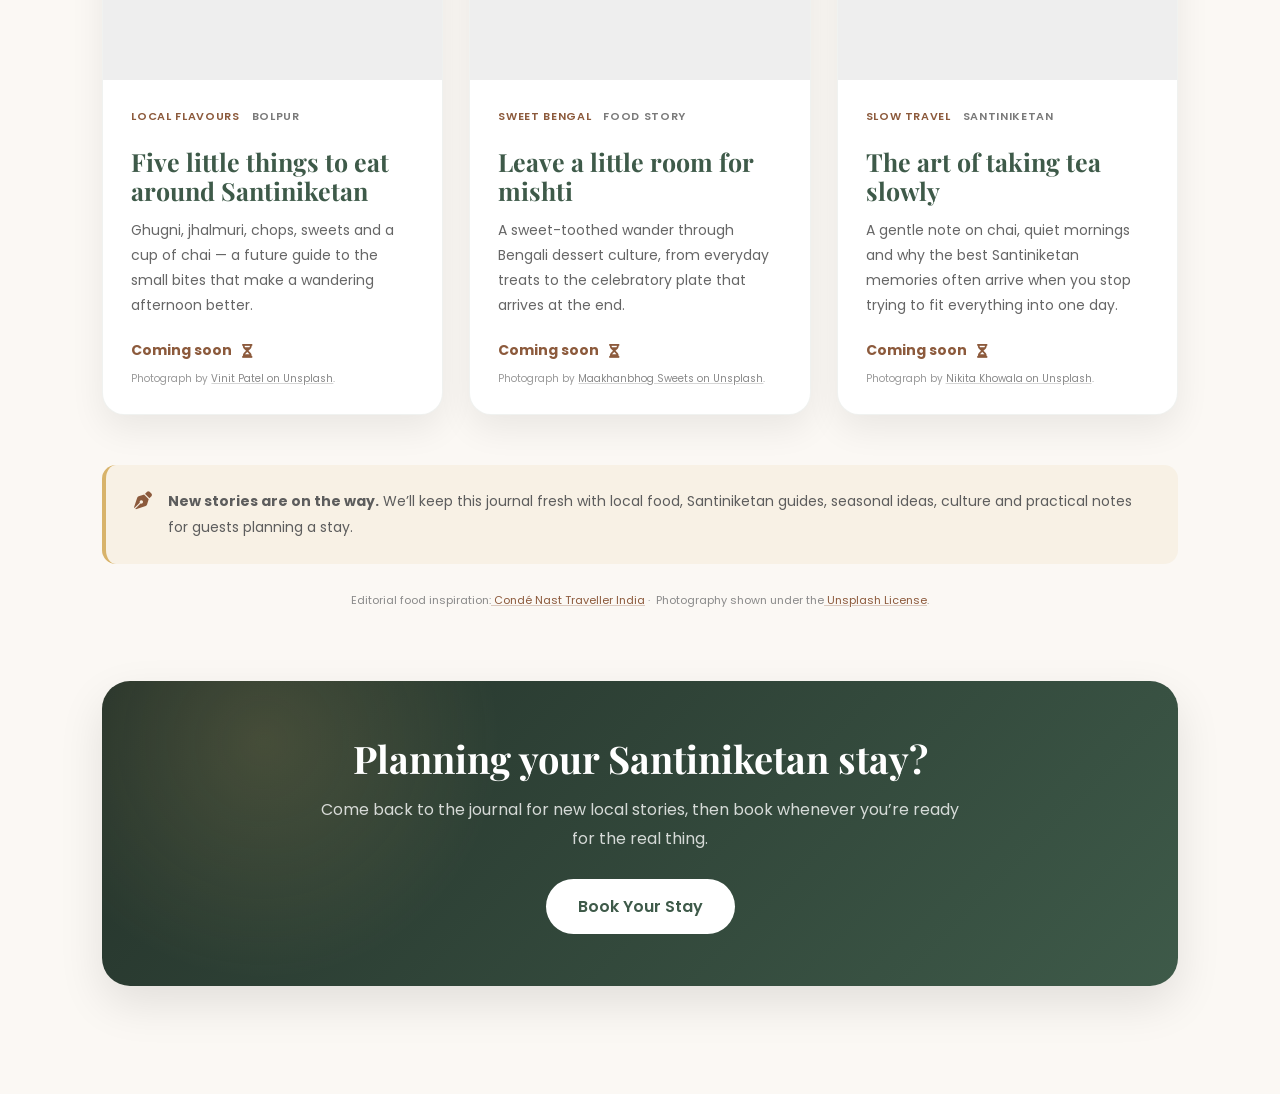
==== commit 05b2ff6c: "Ensure Blogs link is explicit on journal page" ====
--- a/blogs.html
+++ b/blogs.html
@@ -412,6 +412,11 @@
 <body>
     <header id="header">
         <nav class="social-nav" aria-label="Primary navigation">
+            <a class="blog-nav-link blogs-nav-link" href="blogs.html" aria-current="page">
+                <i class="fas fa-book-open" aria-hidden="true"></i>
+                <span>Blogs</span>
+            </a>
+
             <a class="blog-nav-link blog-home-link" href="index.html">
                 <i class="fas fa-house" aria-hidden="true"></i>
                 <span>Home</span>
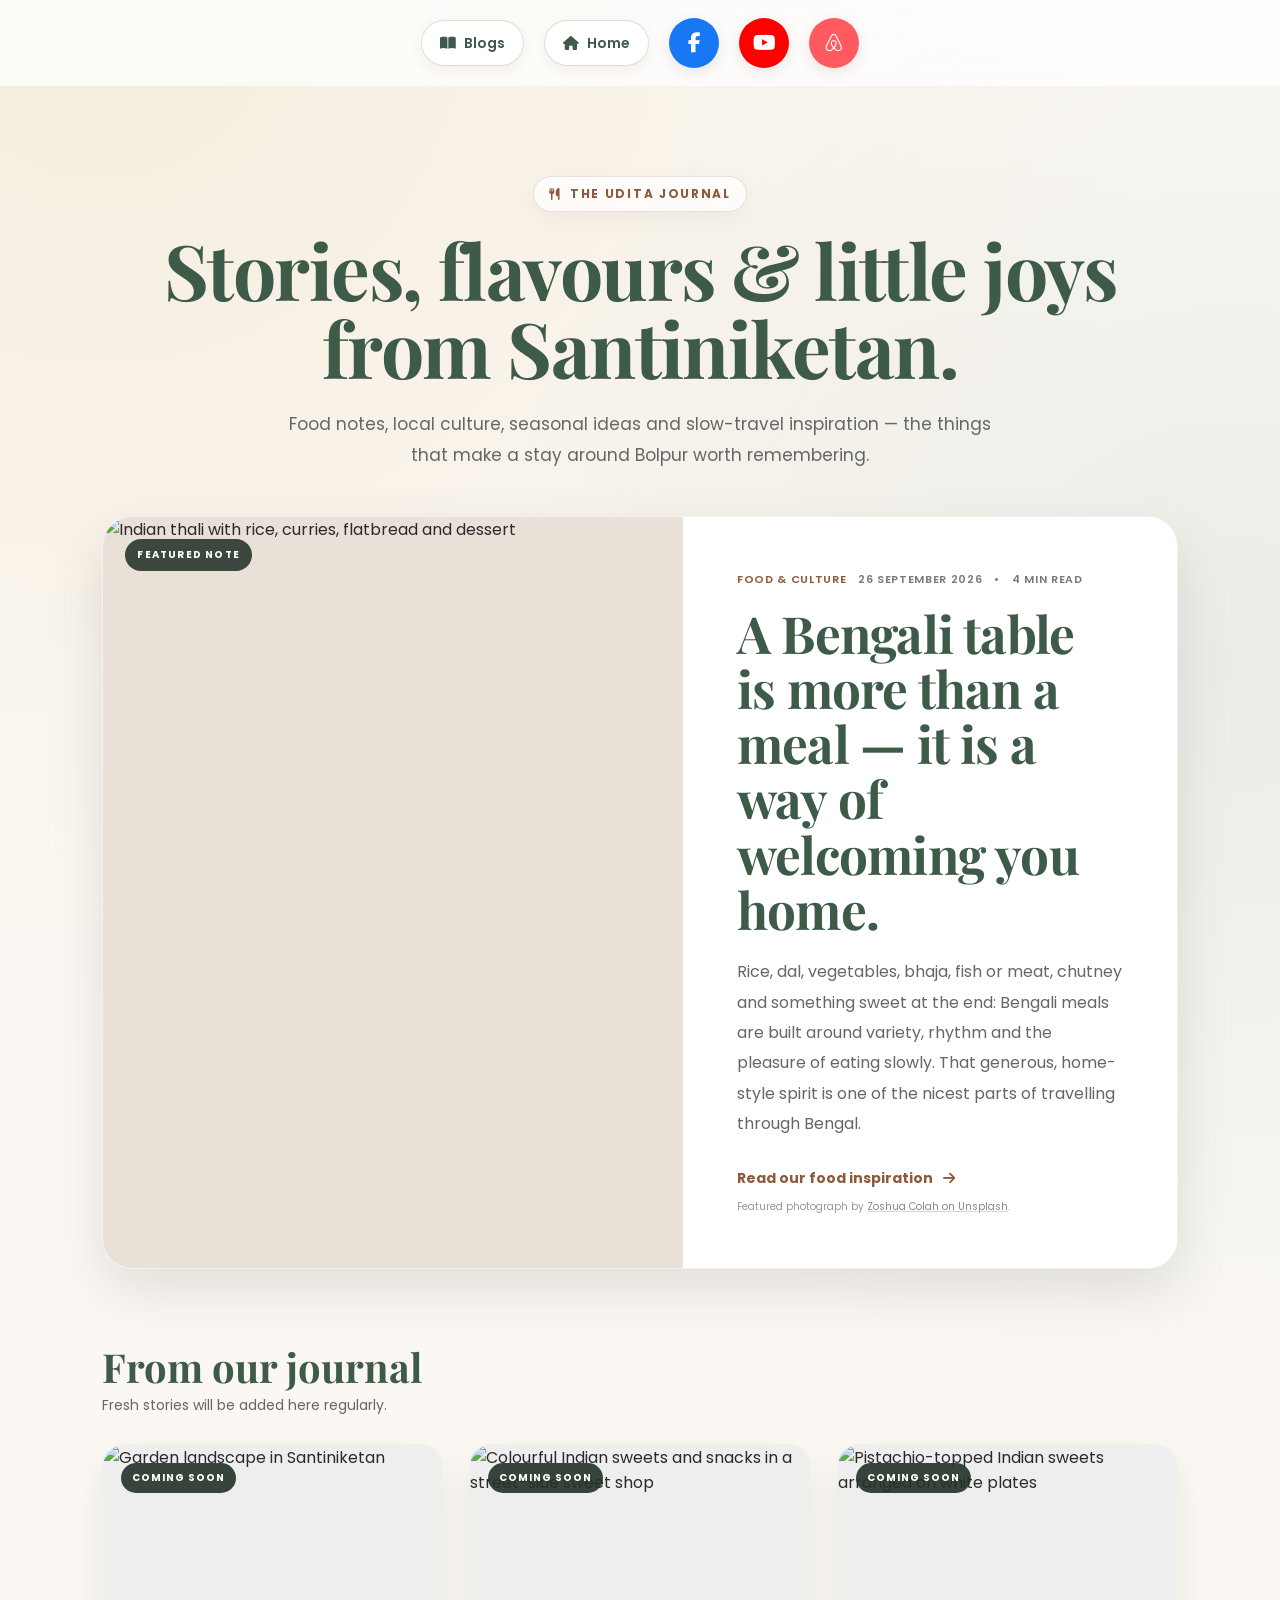
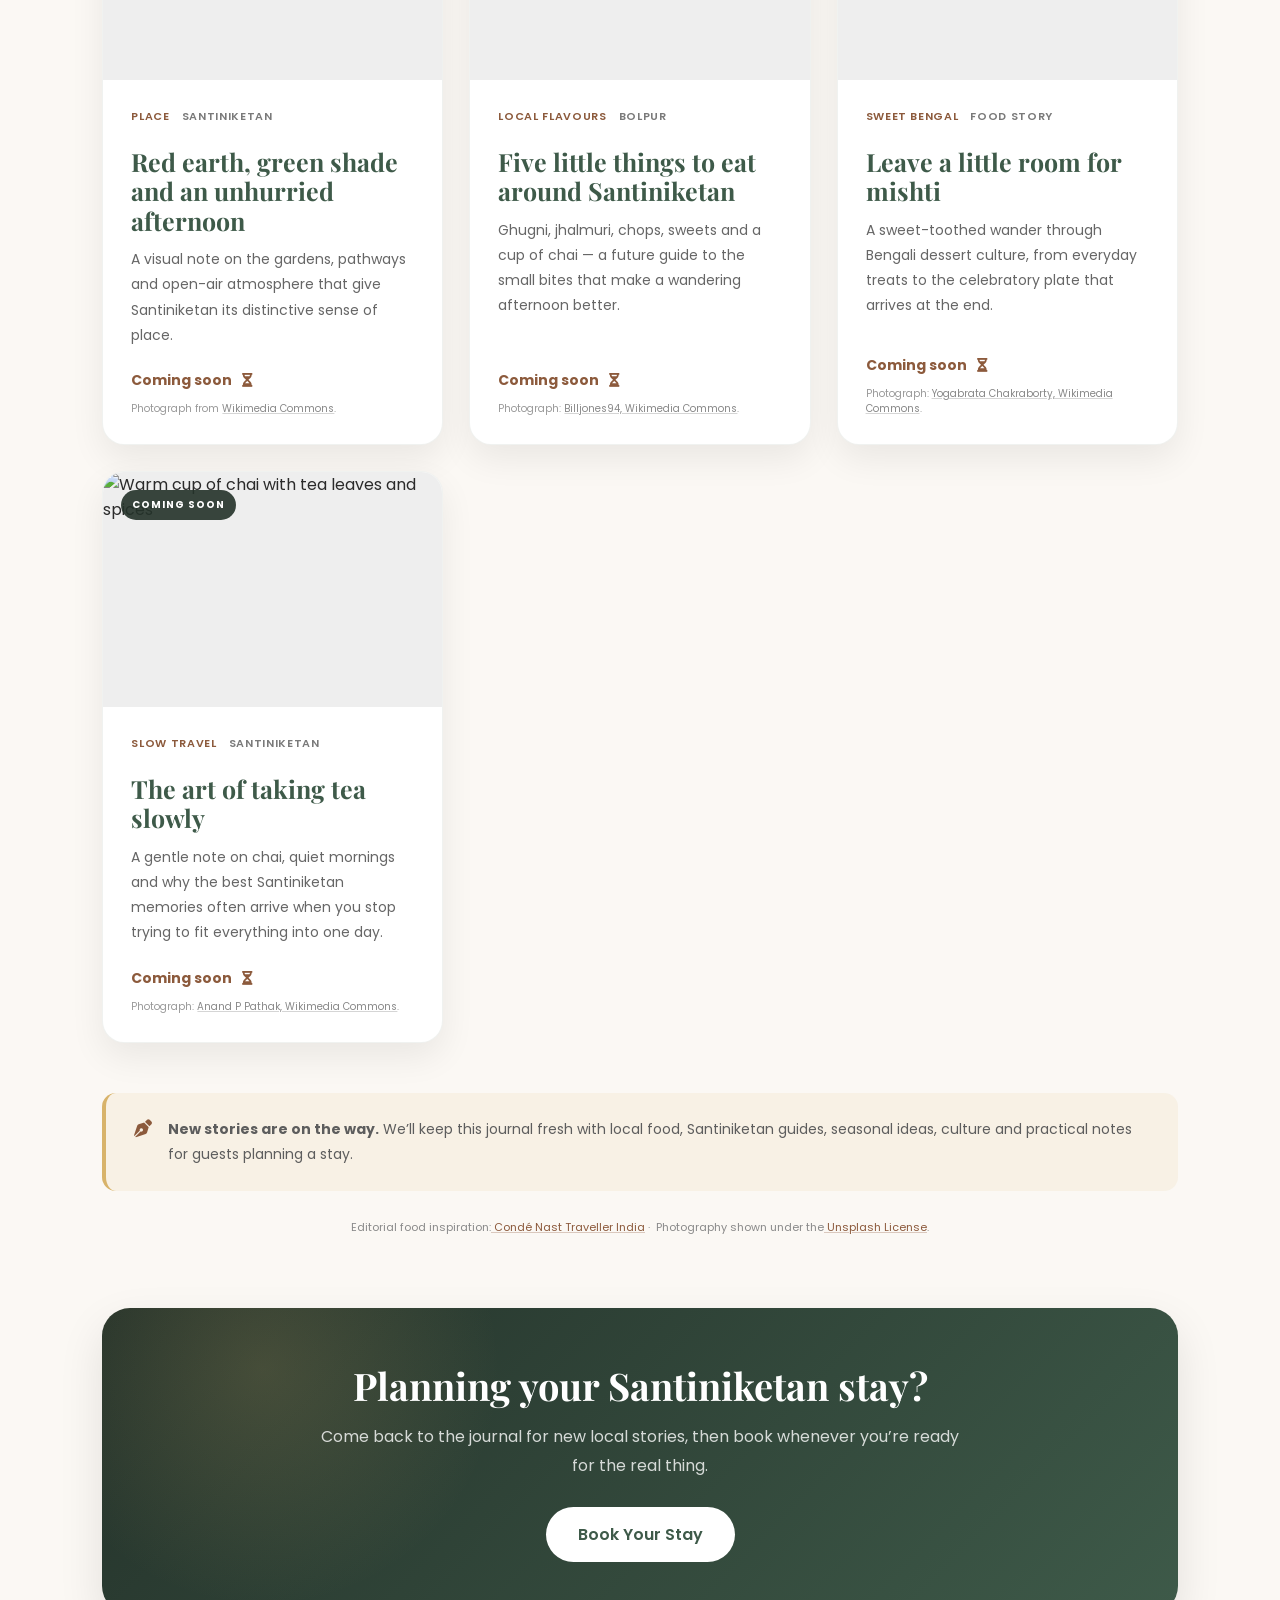
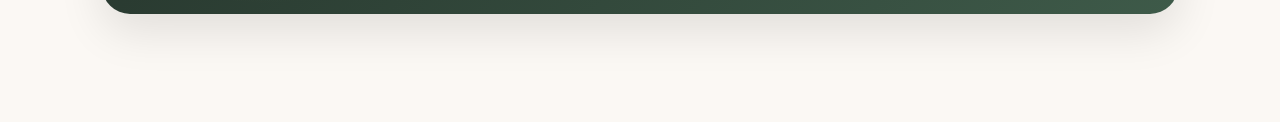
==== commit c8899899: "Use local blog image assets" ====
--- a/blogs.html
+++ b/blogs.html
@@ -446,8 +446,7 @@
                 <div class="blog-feature-media">
                     <span class="blog-feature-badge">Featured note</span>
                     <img
-                        src="https://unsplash.com/photos/5Q-7kgG7xbo/download?force=true"
-                        alt="Indian thali with rice, curries, flatbread and dessert"
+                        src="assets/images/blog-thali.jpg" alt="Indian thali with rice, curries, flatbread and dessert"
                         loading="eager">
                 </div>
 
@@ -488,9 +487,23 @@
                 <article class="blog-card blog-card-soon">
                     <div class="coming-soon">Coming soon</div>
                     <div class="blog-card-media">
+                        <img src="assets/images/blog-santiniketan-garden.jpg" alt="Garden landscape in Santiniketan" loading="lazy">
+                    </div>
+                    <div class="blog-card-body">
+                        <div class="blog-meta"><span class="blog-category">Place</span><span>Santiniketan</span></div>
+                        <h3>Red earth, green shade and an unhurried afternoon</h3>
+                        <p>A visual note on the gardens, pathways and open-air atmosphere that give Santiniketan its distinctive sense of place.</p>
+                        <span class="blog-read" aria-label="Article coming soon">Coming soon <i class="fas fa-hourglass-half"></i></span>
+                        <div class="blog-image-credit">
+                            Photograph from <a href="https://commons.wikimedia.org/wiki/File:Santiniketan_Garden.jpg" target="_blank" rel="noopener noreferrer">Wikimedia Commons</a>.
+                        </div>
+                    </div>
+                </article>
+                <article class="blog-card blog-card-soon">
+                    <div class="coming-soon">Coming soon</div>
+                    <div class="blog-card-media">
                         <img
-                            src="https://unsplash.com/photos/_WQ1qARALg4/download?force=true"
-                            alt="Colourful Indian sweets and snacks in a street-side sweet shop"
+                            src="assets/images/blog-luchi-sandesh.jpg" alt="Colourful Indian sweets and snacks in a street-side sweet shop"
                             loading="lazy">
                     </div>
                     <div class="blog-card-body">
@@ -502,7 +515,7 @@
                         <p>Ghugni, jhalmuri, chops, sweets and a cup of chai — a future guide to the small bites that make a wandering afternoon better.</p>
                         <span class="blog-read" aria-label="Article coming soon">Coming soon <i class="fas fa-hourglass-half"></i></span>
                         <div class="blog-image-credit">
-                            Photograph by <a href="https://unsplash.com/photos/_WQ1qARALg4" target="_blank" rel="noopener noreferrer">Vinit Patel on Unsplash</a>.
+                            Photograph: <a href="https://commons.wikimedia.org/wiki/File:Popular_Bengali_dish_Luchi_and_vegetable_curry_alongside_Sandesh_(sweets)_in_West_Bengal,_India,_photo_taken_by_Yogabrata_Chakraborty,_on_March_7,_2023.jpg" target="_blank" rel="noopener noreferrer">Billjones94, Wikimedia Commons</a>.
                         </div>
                     </div>
                 </article>
@@ -511,8 +524,7 @@
                     <div class="coming-soon">Coming soon</div>
                     <div class="blog-card-media">
                         <img
-                            src="https://unsplash.com/photos/wClFKcjhNcI/download?force=true"
-                            alt="Pistachio-topped Indian sweets arranged on white plates"
+                            src="assets/images/blog-sandesh.jpg" alt="Pistachio-topped Indian sweets arranged on white plates"
                             loading="lazy">
                     </div>
                     <div class="blog-card-body">
@@ -524,7 +536,7 @@
                         <p>A sweet-toothed wander through Bengali dessert culture, from everyday treats to the celebratory plate that arrives at the end.</p>
                         <span class="blog-read" aria-label="Article coming soon">Coming soon <i class="fas fa-hourglass-half"></i></span>
                         <div class="blog-image-credit">
-                            Photograph by <a href="https://unsplash.com/photos/wClFKcjhNcI" target="_blank" rel="noopener noreferrer">Maakhanbhog Sweets on Unsplash</a>.
+                            Photograph: <a href="https://commons.wikimedia.org/wiki/File:Sandesh_(confectionery),_popular_dessert_from_West_Bengal,_India,_photographed_by_Yogabrata_Chakraborty,_on_April_11,_2023.jpg" target="_blank" rel="noopener noreferrer">Yogabrata Chakraborty, Wikimedia Commons</a>.
                         </div>
                     </div>
                 </article>
@@ -533,8 +545,7 @@
                     <div class="coming-soon">Coming soon</div>
                     <div class="blog-card-media">
                         <img
-                            src="https://unsplash.com/photos/DPBWHb2X81w/download?force=true"
-                            alt="Warm cup of chai with tea leaves and spices"
+                            src="assets/images/blog-chai.jpg" alt="Warm cup of chai with tea leaves and spices"
                             loading="lazy">
                     </div>
                     <div class="blog-card-body">
@@ -546,7 +557,7 @@
                         <p>A gentle note on chai, quiet mornings and why the best Santiniketan memories often arrive when you stop trying to fit everything into one day.</p>
                         <span class="blog-read" aria-label="Article coming soon">Coming soon <i class="fas fa-hourglass-half"></i></span>
                         <div class="blog-image-credit">
-                            Photograph by <a href="https://unsplash.com/photos/DPBWHb2X81w" target="_blank" rel="noopener noreferrer">Nikita Khowala on Unsplash</a>.
+                            Photograph: <a href="https://commons.wikimedia.org/wiki/File:Kulhadchai.jpg" target="_blank" rel="noopener noreferrer">Anand P Pathak, Wikimedia Commons</a>.
                         </div>
                     </div>
                 </article>
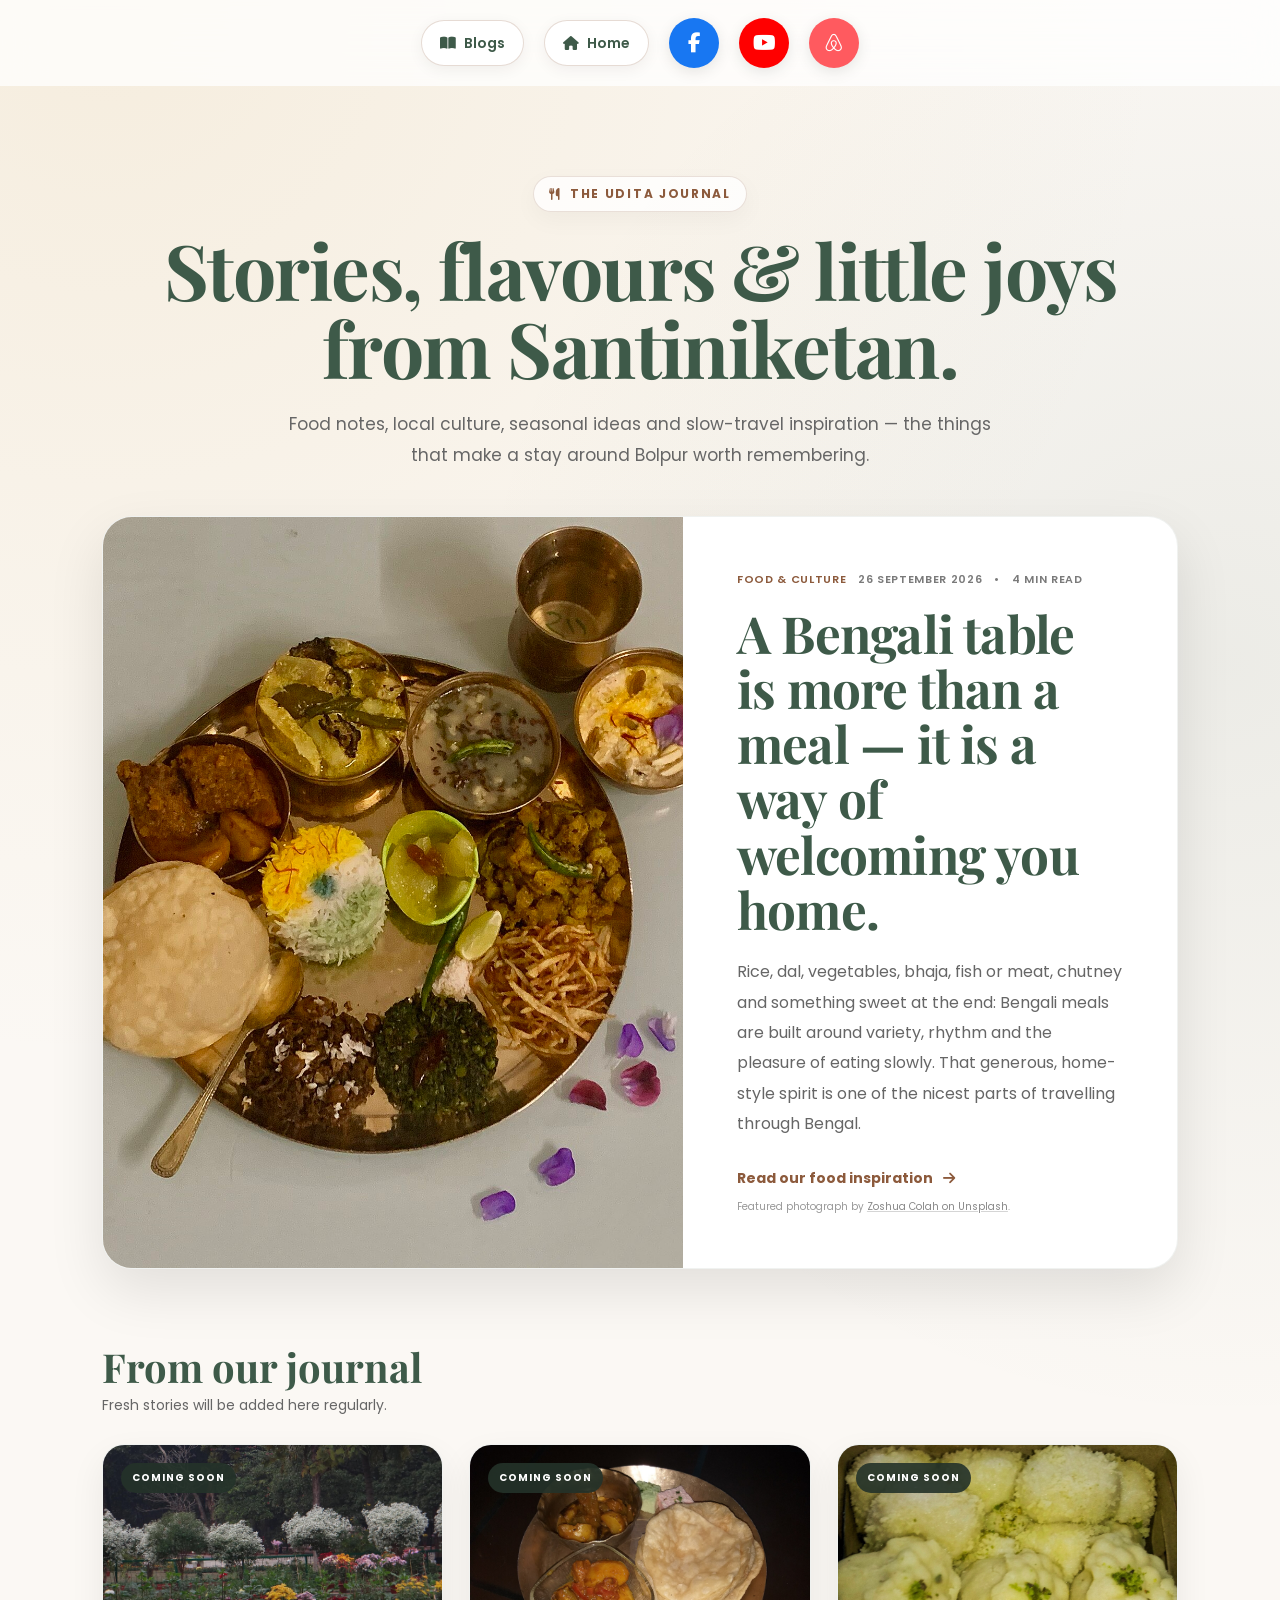
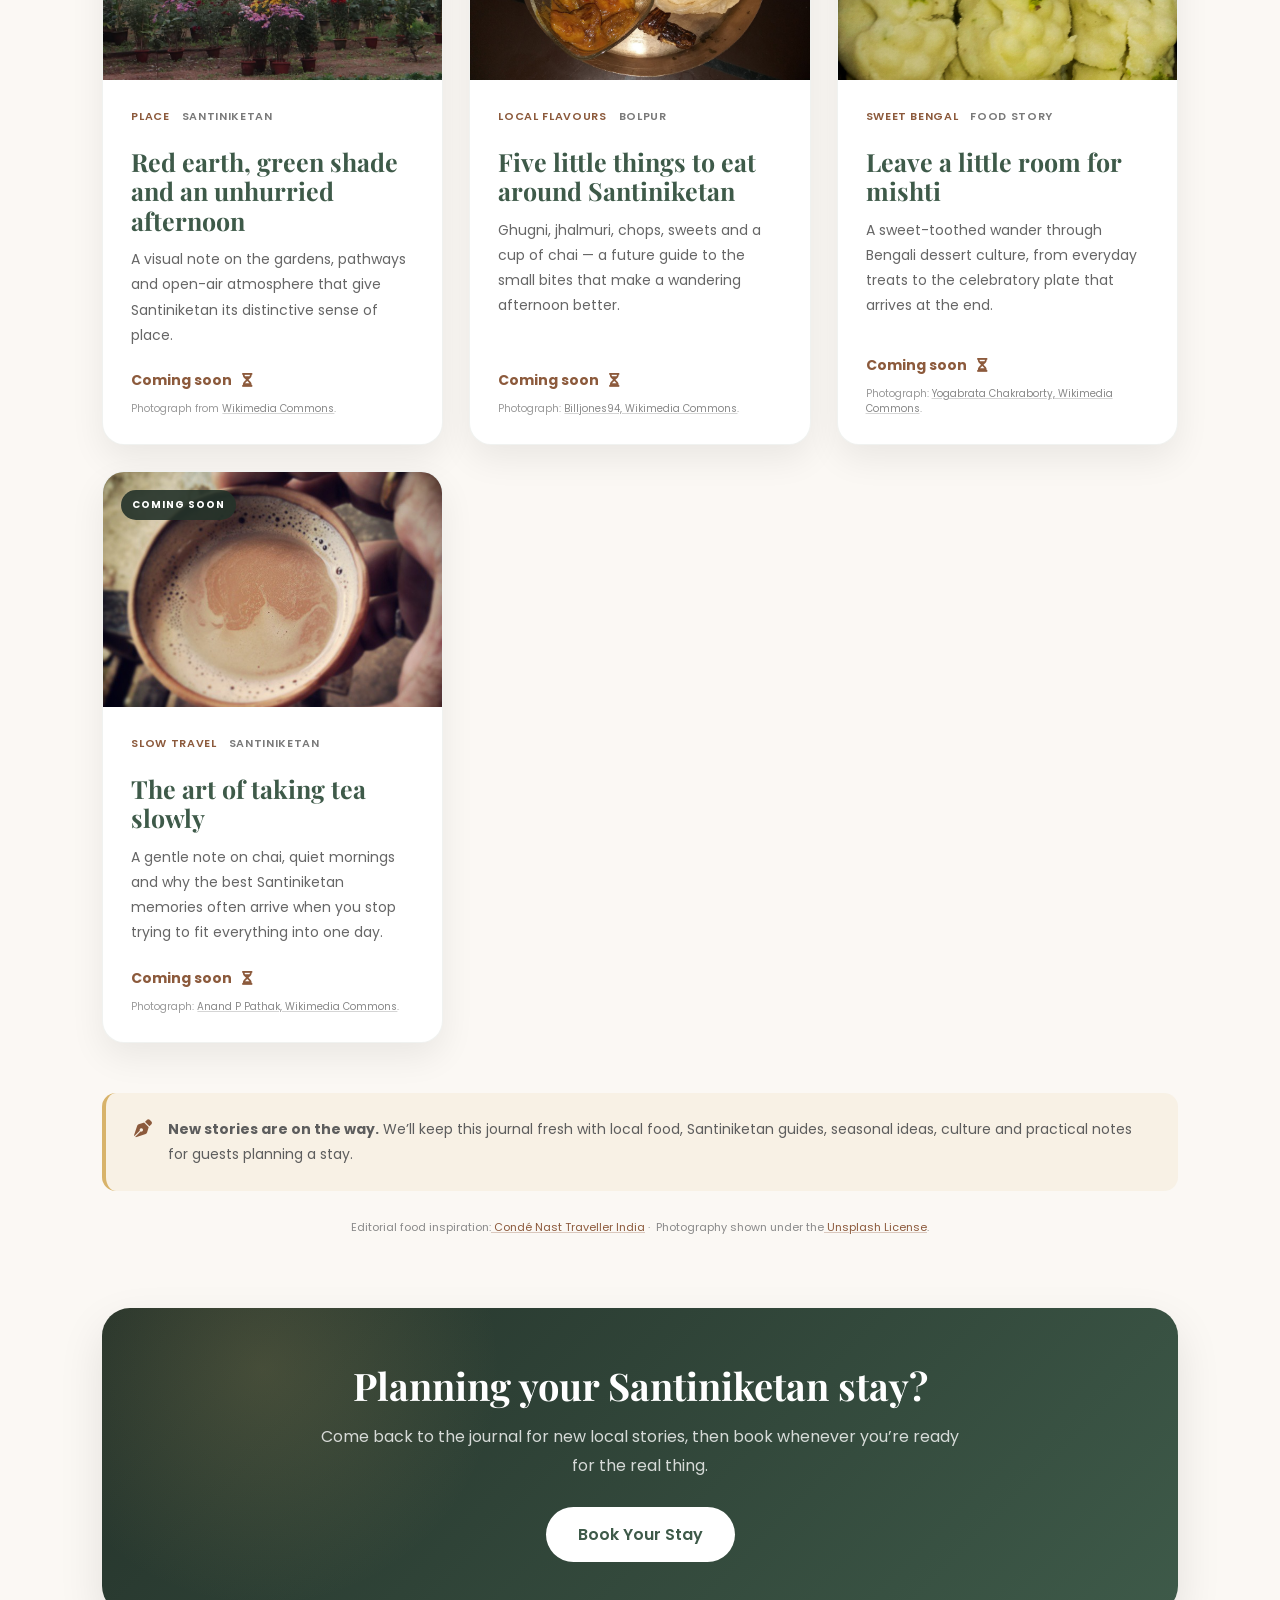
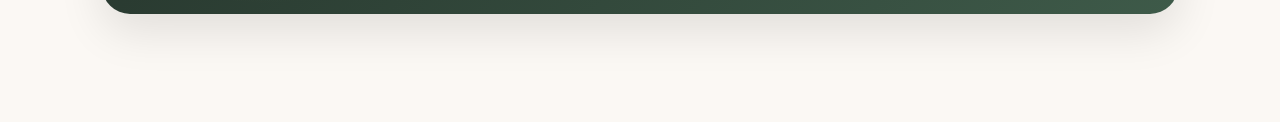
==== commit b4275289: "Make blog photos openable local assets" ====
--- a/blogs.html
+++ b/blogs.html
@@ -102,6 +102,48 @@
             transform:scale(1.03);
         }
 
+
+        .blog-image-link {
+            position:relative;
+            display:block;
+            width:100%;
+            height:100%;
+            overflow:hidden;
+        }
+
+        .blog-image-link::after {
+            content:'\\f065';
+            position:absolute;
+            right:16px;
+            bottom:16px;
+            display:flex;
+            align-items:center;
+            justify-content:center;
+            width:38px;
+            height:38px;
+            border-radius:50%;
+            background:rgba(36,50,42,.82);
+            color:#fff;
+            font-family:'Font Awesome 6 Free';
+            font-size:13px;
+            font-weight:900;
+            opacity:0;
+            transform:translateY(5px);
+            transition:opacity .25s ease, transform .25s ease;
+            backdrop-filter:blur(6px);
+        }
+
+        .blog-image-link:hover::after,
+        .blog-image-link:focus-visible::after {
+            opacity:1;
+            transform:translateY(0);
+        }
+
+        .blog-image-link:focus-visible {
+            outline:3px solid rgba(216,179,106,.8);
+            outline-offset:-3px;
+        }
+
         .blog-feature-badge {
             position:absolute;
             top:22px;
@@ -445,9 +487,12 @@
             <article class="blog-feature">
                 <div class="blog-feature-media">
                     <span class="blog-feature-badge">Featured note</span>
-                    <img
-                        src="assets/images/blog-thali.jpg" alt="Indian thali with rice, curries, flatbread and dessert"
-                        loading="eager">
+                    <a class="blog-image-link" href="assets/images/blog-thali.jpg" target="_blank" rel="noopener noreferrer" aria-label="Open image: Indian thali with rice, curries, flatbread and dessert">
+                        <img
+                            src="assets/images/blog-thali.jpg"
+                            alt="Indian thali with rice, curries, flatbread and dessert"
+                            loading="eager">
+                    </a>
                 </div>
 
                 <div class="blog-feature-copy">
@@ -487,7 +532,7 @@
                 <article class="blog-card blog-card-soon">
                     <div class="coming-soon">Coming soon</div>
                     <div class="blog-card-media">
-                        <img src="assets/images/blog-santiniketan-garden.jpg" alt="Garden landscape in Santiniketan" loading="lazy">
+                        <a class="blog-image-link" href="assets/images/blog-santiniketan-garden.jpg" target="_blank" rel="noopener noreferrer" aria-label="Open image: Garden landscape in Santiniketan"><img src="assets/images/blog-santiniketan-garden.jpg" alt="Garden landscape in Santiniketan" loading="lazy"></a>
                     </div>
                     <div class="blog-card-body">
                         <div class="blog-meta"><span class="blog-category">Place</span><span>Santiniketan</span></div>
@@ -502,9 +547,9 @@
                 <article class="blog-card blog-card-soon">
                     <div class="coming-soon">Coming soon</div>
                     <div class="blog-card-media">
-                        <img
-                            src="assets/images/blog-luchi-sandesh.jpg" alt="Colourful Indian sweets and snacks in a street-side sweet shop"
-                            loading="lazy">
+                        <a class="blog-image-link" href="assets/images/blog-luchi-sandesh.jpg" target="_blank" rel="noopener noreferrer" aria-label="Open image: Colourful Indian sweets and snacks in a street-side sweet shop">
+                        <img src="assets/images/blog-luchi-sandesh.jpg" alt="Colourful Indian sweets and snacks in a street-side sweet shop" loading="lazy">
+                    </a>
                     </div>
                     <div class="blog-card-body">
                         <div class="blog-meta">
@@ -523,9 +568,9 @@
                 <article class="blog-card blog-card-soon">
                     <div class="coming-soon">Coming soon</div>
                     <div class="blog-card-media">
-                        <img
-                            src="assets/images/blog-sandesh.jpg" alt="Pistachio-topped Indian sweets arranged on white plates"
-                            loading="lazy">
+                        <a class="blog-image-link" href="assets/images/blog-sandesh.jpg" target="_blank" rel="noopener noreferrer" aria-label="Open image: Pistachio-topped Indian sweets arranged on white plates">
+                        <img src="assets/images/blog-sandesh.jpg" alt="Pistachio-topped Indian sweets arranged on white plates" loading="lazy">
+                    </a>
                     </div>
                     <div class="blog-card-body">
                         <div class="blog-meta">
@@ -544,9 +589,9 @@
                 <article class="blog-card blog-card-soon">
                     <div class="coming-soon">Coming soon</div>
                     <div class="blog-card-media">
-                        <img
-                            src="assets/images/blog-chai.jpg" alt="Warm cup of chai with tea leaves and spices"
-                            loading="lazy">
+                        <a class="blog-image-link" href="assets/images/blog-chai.jpg" target="_blank" rel="noopener noreferrer" aria-label="Open image: Warm cup of chai with tea leaves and spices">
+                        <img src="assets/images/blog-chai.jpg" alt="Warm cup of chai with tea leaves and spices" loading="lazy">
+                    </a>
                     </div>
                     <div class="blog-card-body">
                         <div class="blog-meta">
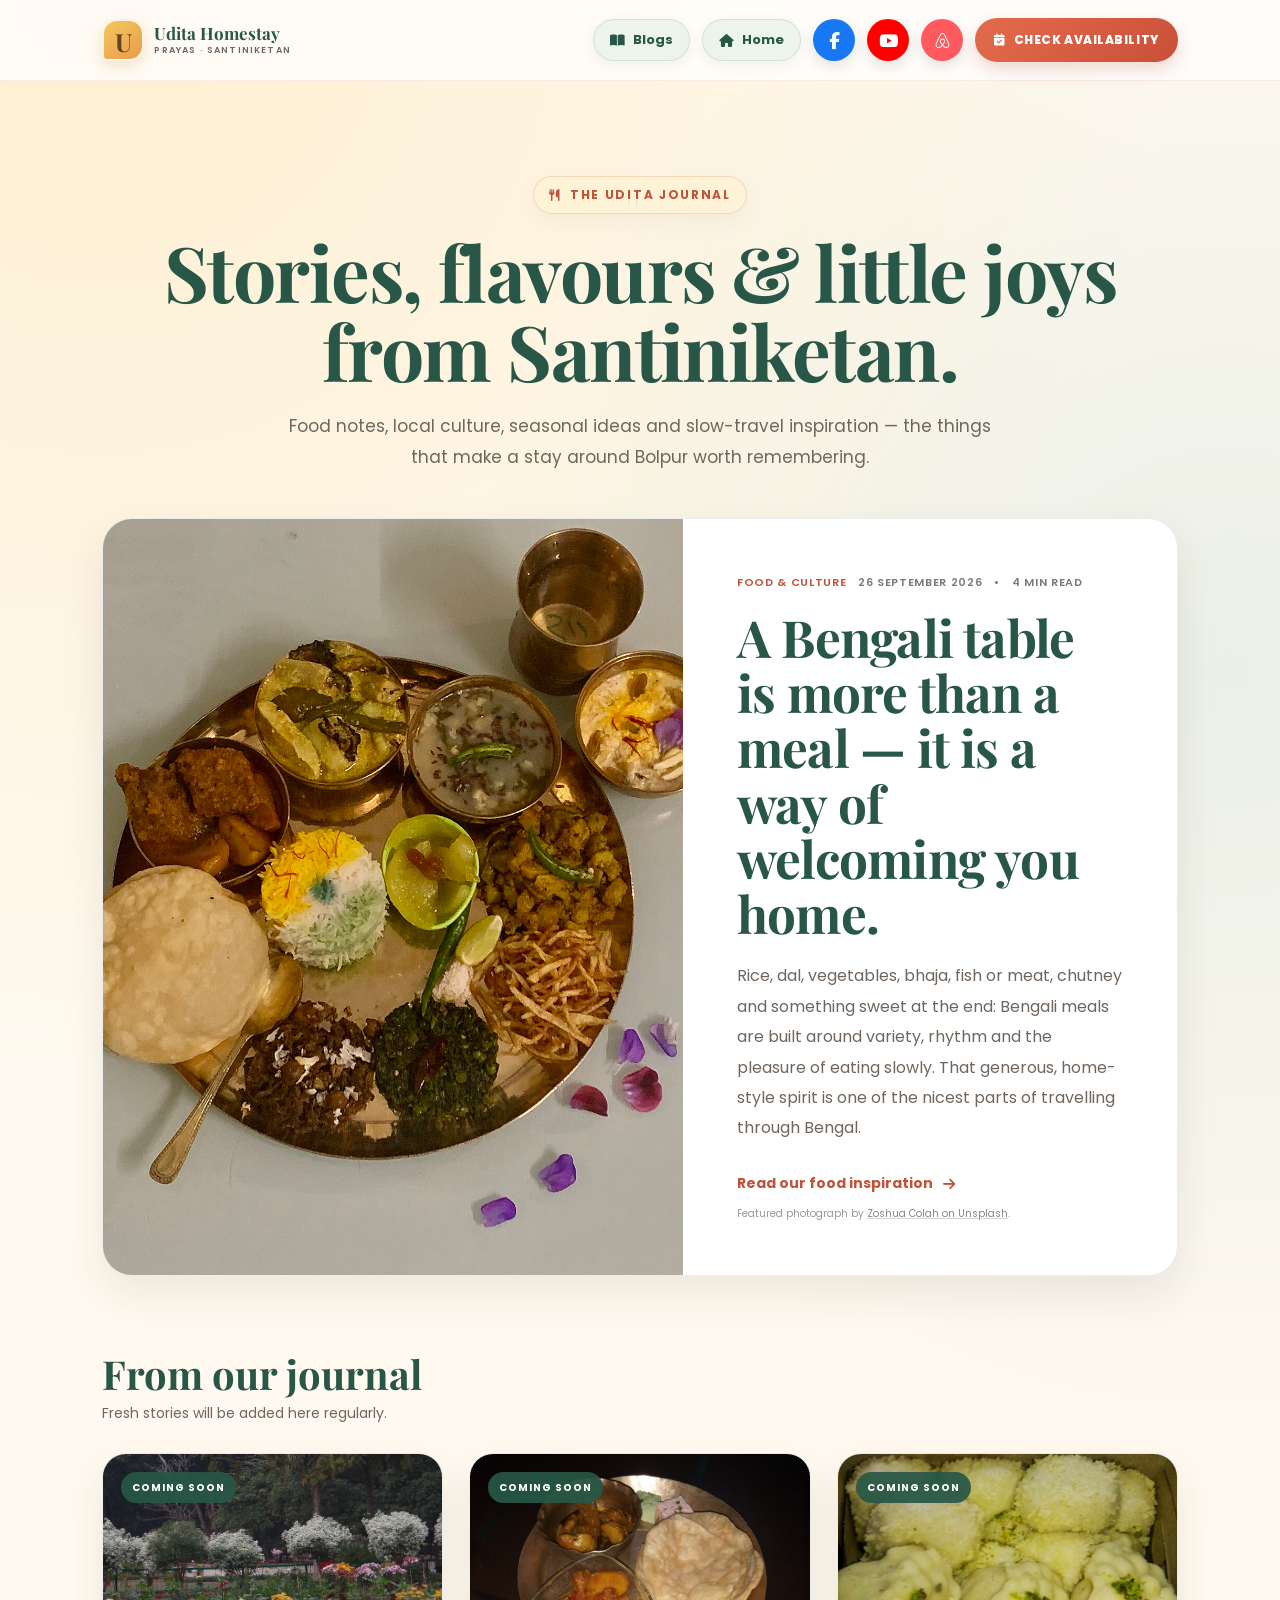
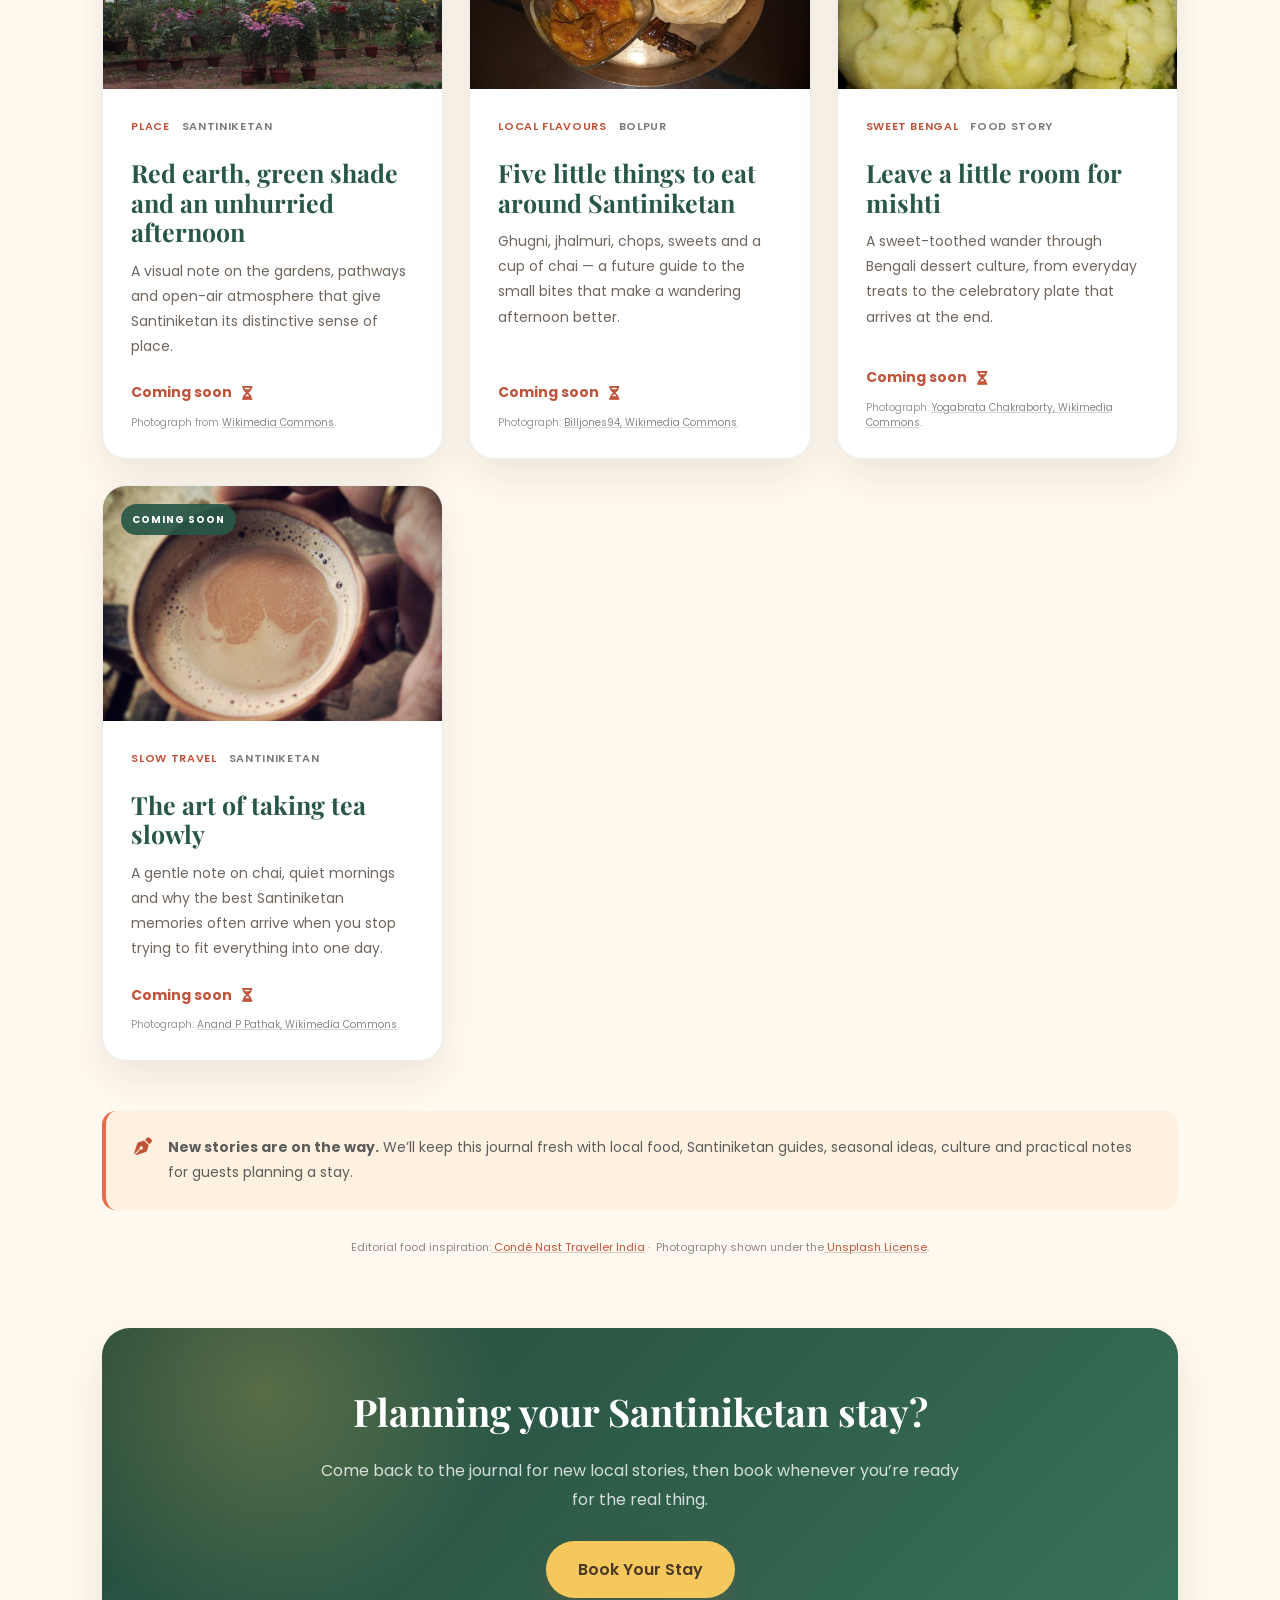
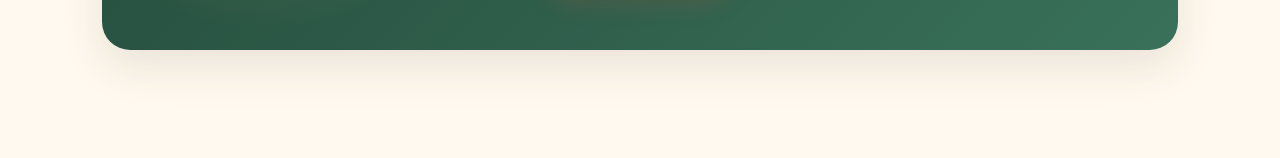
==== commit c3173b48: "Apply refreshed navigation and visual theme" ====
--- a/blogs.html
+++ b/blogs.html
@@ -449,11 +449,16 @@
             .blog-nav-link { min-height:42px; padding:0 14px; font-size:13px; }
         }
     </style>
+    <link rel="stylesheet" href="jolly.css">
 </head>
 
 <body>
     <header id="header">
         <nav class="social-nav" aria-label="Primary navigation">
+            <a class="site-brand" href="index.html" aria-label="Udita Homestay Prayas home">
+                <span class="site-brand-mark" aria-hidden="true">U</span>
+                <span class="site-brand-copy">Udita Homestay<small>Prayas · Santiniketan</small></span>
+            </a>
             <a class="blog-nav-link blogs-nav-link" href="blogs.html" aria-current="page">
                 <i class="fas fa-book-open" aria-hidden="true"></i>
                 <span>Blogs</span>
@@ -472,6 +477,10 @@
             </a>
             <a href="https://www.airbnb.co.in/rooms/1385243563529554989?viralityEntryPoint=154&s=76&adults=1&guests=1" target="_blank" rel="noopener noreferrer" class="social-btn airbnb" aria-label="Book on Airbnb">
                 <i class="fab fa-airbnb"></i>
+            </a>
+            <a class="site-booking-link" href="https://booking.prayas.online" aria-label="Check room availability and book your stay">
+                <i class="fas fa-calendar-check" aria-hidden="true"></i>
+                <span>Check Availability</span>
             </a>
         </nav>
     </header>
--- a/jolly.css
+++ b/jolly.css
@@ -0,0 +1,434 @@
+/* Udita Homestay - joyful visual refresh
+   Additive overrides only. The existing page structure and features remain intact. */
+:root {
+  --primary: #bf543b;
+  --secondary: #285747;
+  --accent: #f1bf50;
+  --bg: #fff9ef;
+  --white: #ffffff;
+  --text: #302b26;
+  --light: #70665d;
+  --border: #efe4d6;
+  --shadow: 0 18px 44px rgba(75, 53, 36, .11);
+  --joy-coral: #e46c4d;
+  --joy-sun: #f4c85d;
+  --joy-leaf: #4f8062;
+  --joy-sky: #91c5c0;
+}
+
+html { scroll-padding-top: 100px; }
+body {
+  background: var(--bg);
+  color: var(--text);
+  line-height: 1.7;
+}
+a { transition: color .22s ease, background-color .22s ease, transform .22s ease, box-shadow .22s ease; }
+a:focus-visible, button:focus-visible {
+  outline: 3px solid var(--accent);
+  outline-offset: 4px;
+}
+
+/* A friendlier, clearer navigation without removing the existing links. */
+header {
+  padding: 12px 5%;
+  background: rgba(255, 250, 241, .94);
+  border-bottom: 1px solid rgba(191, 84, 59, .10);
+  box-shadow: 0 5px 24px rgba(61, 54, 43, .08);
+  backdrop-filter: blur(16px);
+}
+.social-nav {
+  width: min(1320px, 100%);
+  margin: 0 auto;
+  justify-content: space-between;
+  gap: 12px;
+}
+.site-brand {
+  display: inline-flex;
+  align-items: center;
+  gap: 10px;
+  min-width: max-content;
+  margin-right: auto;
+  color: var(--secondary);
+  text-decoration: none;
+}
+.site-brand:hover { color: var(--primary); }
+.site-brand-mark {
+  display: grid;
+  width: 42px;
+  height: 42px;
+  place-items: center;
+  border: 2px solid rgba(255,255,255,.85);
+  border-radius: 15px 15px 15px 5px;
+  background: linear-gradient(145deg, var(--joy-sun), #e99b4c);
+  color: #624126;
+  font-family: 'Playfair Display', serif;
+  font-size: 25px;
+  font-weight: 700;
+  box-shadow: 0 5px 14px rgba(192, 128, 51, .22);
+}
+.site-brand-copy {
+  display: flex;
+  flex-direction: column;
+  font-family: 'Playfair Display', serif;
+  font-size: 17px;
+  font-weight: 700;
+  line-height: 1.08;
+}
+.site-brand-copy small {
+  margin-top: 4px;
+  color: var(--light);
+  font-family: 'Poppins', sans-serif;
+  font-size: 9px;
+  font-weight: 600;
+  letter-spacing: .13em;
+  text-transform: uppercase;
+}
+.social-nav .blog-nav-link {
+  display: inline-flex;
+  align-items: center;
+  justify-content: center;
+  gap: 8px;
+  min-height: 42px;
+  padding: 0 16px;
+  border: 1px solid rgba(40, 87, 71, .13);
+  border-radius: 999px;
+  background: #edf4e9;
+  color: var(--secondary);
+  font-size: 13px;
+  font-weight: 700;
+  text-decoration: none;
+}
+.social-nav .blog-nav-link:hover {
+  background: #dfece0;
+  transform: translateY(-2px);
+}
+.social-nav .social-btn {
+  width: 42px;
+  height: 42px;
+  font-size: 17px;
+  box-shadow: 0 5px 14px rgba(40, 40, 40, .13);
+}
+.site-booking-link {
+  display: inline-flex;
+  min-height: 44px;
+  align-items: center;
+  justify-content: center;
+  gap: 8px;
+  padding: 0 19px;
+  border: 0;
+  border-radius: 999px;
+  background: linear-gradient(135deg, var(--joy-coral), #c94f38);
+  color: #fff;
+  font-size: 12px;
+  font-weight: 800;
+  letter-spacing: .045em;
+  text-decoration: none;
+  text-transform: uppercase;
+  box-shadow: 0 7px 17px rgba(191, 84, 59, .23);
+}
+.site-booking-link:hover {
+  color: #fff;
+  background: linear-gradient(135deg, #cf583d, #a9402d);
+  box-shadow: 0 10px 22px rgba(191, 84, 59, .28);
+  transform: translateY(-2px);
+}
+
+/* A warmer hero, with the existing video and copy still in place. */
+.hero {
+  min-height: 670px;
+  height: min(920px, calc(100svh - 68px));
+  margin-top: 68px;
+  background: #355e4e;
+}
+.hero-overlay {
+  background:
+    linear-gradient(105deg, rgba(25, 62, 48, .80), rgba(38, 73, 56, .45) 58%, rgba(111, 65, 42, .30)),
+    linear-gradient(0deg, rgba(23, 44, 35, .38), rgba(23, 44, 35, .08));
+}
+.hero-content {
+  width: min(940px, 92%);
+  padding: 36px 24px;
+}
+.hero-eyebrow {
+  display: inline-flex;
+  align-items: center;
+  gap: 9px;
+  margin: 0 auto 18px;
+  padding: 8px 15px;
+  border: 1px solid rgba(255,255,255,.55);
+  border-radius: 999px;
+  background: rgba(255, 248, 225, .16);
+  color: #fff7df;
+  font-size: 11px;
+  font-weight: 800;
+  letter-spacing: .15em;
+  text-transform: uppercase;
+  backdrop-filter: blur(8px);
+}
+.hero-eyebrow::before {
+  content: '';
+  width: 8px;
+  height: 8px;
+  border-radius: 50%;
+  background: var(--joy-sun);
+  box-shadow: 0 0 0 4px rgba(244, 200, 93, .18);
+}
+.hero-logo {
+  margin-bottom: 19px;
+  padding: .42em .68em;
+  border: 1px solid rgba(255,255,255,.28);
+  border-radius: 18px;
+  background: linear-gradient(120deg, rgba(34, 78, 59, .84), rgba(34, 78, 59, .42));
+  color: #fff;
+  font-size: clamp(2.2rem, 6vw, 5rem);
+  line-height: 1.06;
+  text-shadow: 0 3px 18px rgba(0,0,0,.22);
+  box-shadow: 0 12px 35px rgba(0,0,0,.12);
+}
+.hero h2 {
+  margin: 8px auto;
+  color: #fff8e9;
+  font-size: clamp(1.45rem, 3.5vw, 2.8rem);
+  line-height: 1.25;
+  text-shadow: 0 3px 16px rgba(0,0,0,.22);
+}
+.hero-rating-badge {
+  border-color: rgba(255,255,255,.42);
+  background: rgba(255,255,255,.17);
+  backdrop-filter: blur(9px);
+}
+.hero p {
+  max-width: 720px;
+  margin: 20px auto 25px;
+  color: rgba(255,255,255,.94);
+  font-size: clamp(15px, 1.7vw, 19px);
+  line-height: 1.75;
+}
+.hero-actions {
+  display: flex;
+  align-items: center;
+  justify-content: center;
+  flex-wrap: wrap;
+  gap: 13px;
+}
+#kbe-widget-69.kbe-large {
+  min-width: 210px;
+  min-height: 56px;
+  padding: 15px 30px;
+  border: 1px solid rgba(255,255,255,.22);
+  border-radius: 999px;
+  background: linear-gradient(135deg, #ed7854, #c94e36);
+  color: #fff;
+  font-size: 14px;
+  letter-spacing: .11em;
+  box-shadow: 0 10px 25px rgba(97, 41, 27, .29);
+}
+#kbe-widget-69.kbe-large:hover {
+  background: linear-gradient(135deg, #f18b61, #d55b3f);
+  transform: translateY(-3px);
+}
+.hero-secondary-link {
+  display: inline-flex;
+  min-height: 54px;
+  align-items: center;
+  justify-content: center;
+  padding: 12px 23px;
+  border: 1px solid rgba(255,255,255,.68);
+  border-radius: 999px;
+  color: #fff;
+  font-size: 13px;
+  font-weight: 700;
+}
+.hero-secondary-link:hover {
+  background: rgba(255,255,255,.15);
+  color: #fff;
+  transform: translateY(-2px);
+}
+
+/* Give each part of the existing page its own gentle splash of colour. */
+section { scroll-margin-top: 92px; }
+#about {
+  background:
+    radial-gradient(circle at 8% 12%, rgba(244,200,93,.14), transparent 25%),
+    #fff9ef;
+}
+#rooms {
+  background:
+    radial-gradient(circle at 95% 10%, rgba(145,197,192,.17), transparent 28%),
+    #eef5eb;
+}
+#amenities {
+  background:
+    radial-gradient(circle at 4% 80%, rgba(228,108,77,.10), transparent 25%),
+    #fff2e7;
+}
+#gallery { background: #fffaf2; }
+#explore {
+  background:
+    radial-gradient(circle at 92% 15%, rgba(145,197,192,.18), transparent 24%),
+    #edf5f0;
+}
+#testimonials {
+  background:
+    radial-gradient(circle at 10% 10%, rgba(244,200,93,.15), transparent 26%),
+    #fff7ec;
+}
+#contact { background: #f0f5ed; }
+.section-title { margin-bottom: 54px; }
+.section-title h2 {
+  font-size: clamp(2rem, 4.5vw, 3.15rem);
+  line-height: 1.13;
+}
+.section-title h2::after {
+  content: '';
+  display: block;
+  width: 62px;
+  height: 4px;
+  margin: 16px auto 0;
+  border-radius: 999px;
+  background: linear-gradient(90deg, var(--joy-coral), var(--joy-sun));
+}
+.section-title p {
+  max-width: 720px;
+  margin: 14px auto 0;
+  font-size: 15px;
+  line-height: 1.8;
+}
+.explore { gap: clamp(30px, 5vw, 70px); }
+.explore img {
+  border: 7px solid rgba(255,255,255,.78);
+  border-radius: 28px;
+  box-shadow: var(--shadow);
+}
+.room, .review, .amenity {
+  border: 1px solid rgba(40, 87, 71, .08);
+  box-shadow: 0 14px 35px rgba(48, 43, 38, .08);
+}
+.room { border-radius: 24px; }
+.room img { height: 285px; }
+.room-content h3, .review h3 { color: var(--secondary); }
+.amenity { border-radius: 22px; }
+.amenity i { color: var(--joy-coral); }
+.review {
+  border-radius: 22px;
+  border-top: 4px solid var(--joy-sun);
+}
+.gallery img {
+  border: 4px solid rgba(255,255,255,.85);
+  box-shadow: 0 10px 24px rgba(48,43,38,.10);
+}
+.contact a:not(.btn) { color: var(--secondary); font-weight: 600; }
+.btn {
+  border-radius: 999px;
+  background: linear-gradient(135deg, var(--joy-coral), #bf543b);
+  box-shadow: 0 8px 20px rgba(191,84,59,.17);
+}
+.btn:hover {
+  background: linear-gradient(135deg, #d45e42, #a94532);
+  box-shadow: 0 12px 25px rgba(191,84,59,.24);
+}
+footer {
+  background:
+    radial-gradient(circle at 90% 0%, rgba(244,200,93,.15), transparent 28%),
+    linear-gradient(135deg, #203e32, #2b5b48);
+}
+.footer-title { color: #ffdf92; }
+.whatsapp, .call, .back-to-top {
+  width: 54px;
+  height: 54px;
+  box-shadow: 0 9px 24px rgba(30, 40, 34, .22);
+}
+.call { background: var(--joy-coral); }
+.back-to-top { background: rgba(40, 87, 71, .88); }
+
+/* Keep the journal visually related to the refreshed home page. */
+.blog-page {
+  background:
+    radial-gradient(circle at 8% 0%, rgba(244,200,93,.20), transparent 30%),
+    radial-gradient(circle at 96% 20%, rgba(145,197,192,.18), transparent 26%),
+    var(--bg);
+}
+.blog-hero h1 { color: var(--secondary); }
+.blog-kicker {
+  border-color: rgba(191,84,59,.18);
+  background: #fff3d7;
+  color: var(--primary);
+}
+.blog-feature, .blog-card {
+  border-color: rgba(40,87,71,.10);
+  box-shadow: 0 18px 42px rgba(54,47,38,.09);
+}
+.blog-card { border-radius: 24px; }
+.blog-card:hover { box-shadow: 0 22px 48px rgba(54,47,38,.14); }
+.blog-feature-badge, .coming-soon {
+  background: rgba(40,87,71,.92);
+}
+.blog-note {
+  border-left-color: var(--joy-coral);
+  background: #fff1df;
+}
+.blog-cta {
+  background:
+    radial-gradient(circle at 15% 20%, rgba(244,200,93,.24), transparent 25%),
+    linear-gradient(135deg, #244a3b, #39715a);
+}
+.blog-cta .btn {
+  background: var(--joy-sun);
+  color: #4b3826;
+}
+.blog-cta .btn:hover { background: #ffda78; }
+
+@media (max-width: 760px) {
+  header { padding: 10px 4%; }
+  .social-nav { flex-wrap: wrap; justify-content: center; gap: 9px; }
+  .site-brand { margin-right: auto; }
+  .site-booking-link { padding: 0 14px; font-size: 11px; }
+  .hero {
+    min-height: 650px;
+    height: calc(100svh - 68px);
+  }
+  .hero-content { padding: 30px 16px; }
+  .hero-logo { margin-bottom: 14px; }
+  .hero p { margin: 16px auto 20px; }
+  .section-title { margin-bottom: 40px; }
+  .room img { height: 250px; }
+  .blog-hero { padding-top: 54px; }
+}
+@media (max-width: 560px) {
+  header { padding: 9px 4%; }
+  .social-nav { gap: 7px; }
+  .site-brand { flex: 1 1 46%; order: 0; }
+  .site-brand-mark { width: 37px; height: 37px; font-size: 22px; }
+  .site-brand-copy { font-size: 15px; }
+  .site-brand-copy small { font-size: 8px; }
+  .site-booking-link { flex: 0 0 auto; min-height: 39px; order: 1; }
+  .social-nav .blog-nav-link { min-height: 37px; padding: 0 12px; font-size: 12px; order: 2; }
+  .social-nav .social-btn { width: 37px; height: 37px; font-size: 15px; order: 3; }
+  .hero {
+    min-height: 620px;
+    height: calc(100svh - 112px);
+    margin-top: 112px;
+  }
+  .hero-eyebrow { margin-bottom: 13px; font-size: 9px; }
+  .hero-logo { font-size: clamp(2rem, 9vw, 3rem); }
+  .hero h2 { font-size: clamp(1.35rem, 6vw, 1.8rem); }
+  .hero-rating-badge { white-space: normal; flex-wrap: wrap; }
+  .hero-actions { flex-direction: column; }
+  #kbe-widget-69.kbe-large, .hero-secondary-link { width: min(100%, 290px); }
+  .section-title h2 { font-size: clamp(1.8rem, 8vw, 2.35rem); }
+  .gallery { columns: 1; }
+  .blog-shell { width: 90%; }
+  .blog-feature-copy { padding: 30px 24px; }
+  .blog-feature-media { min-height: 300px; }
+  .blog-cta h2 { font-size: 30px; }
+}
+@media (prefers-reduced-motion: reduce) {
+  html { scroll-behavior: auto; }
+  *, *::before, *::after {
+    animation-duration: .01ms !important;
+    animation-iteration-count: 1 !important;
+    transition-duration: .01ms !important;
+  }
+  .fade { opacity: 1 !important; transform: none !important; }
+  .hero-video { display: none; }
+}
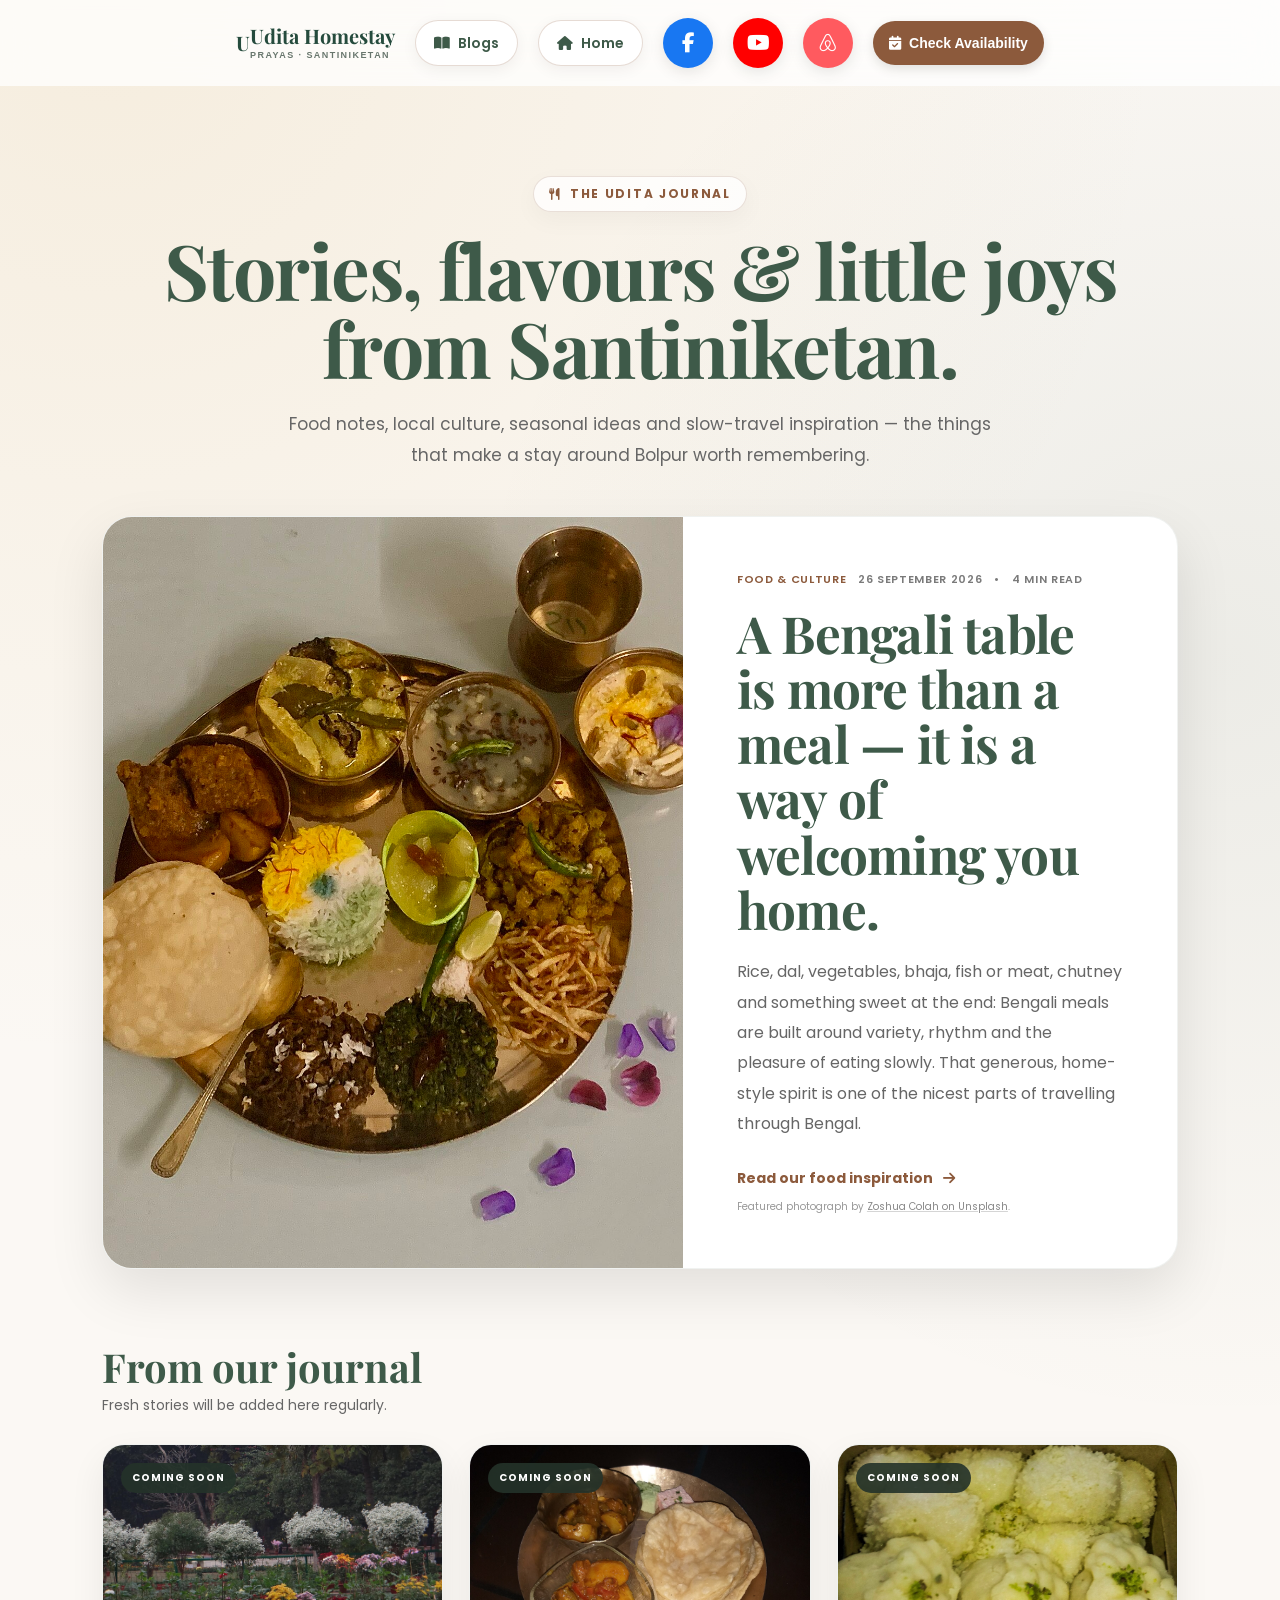
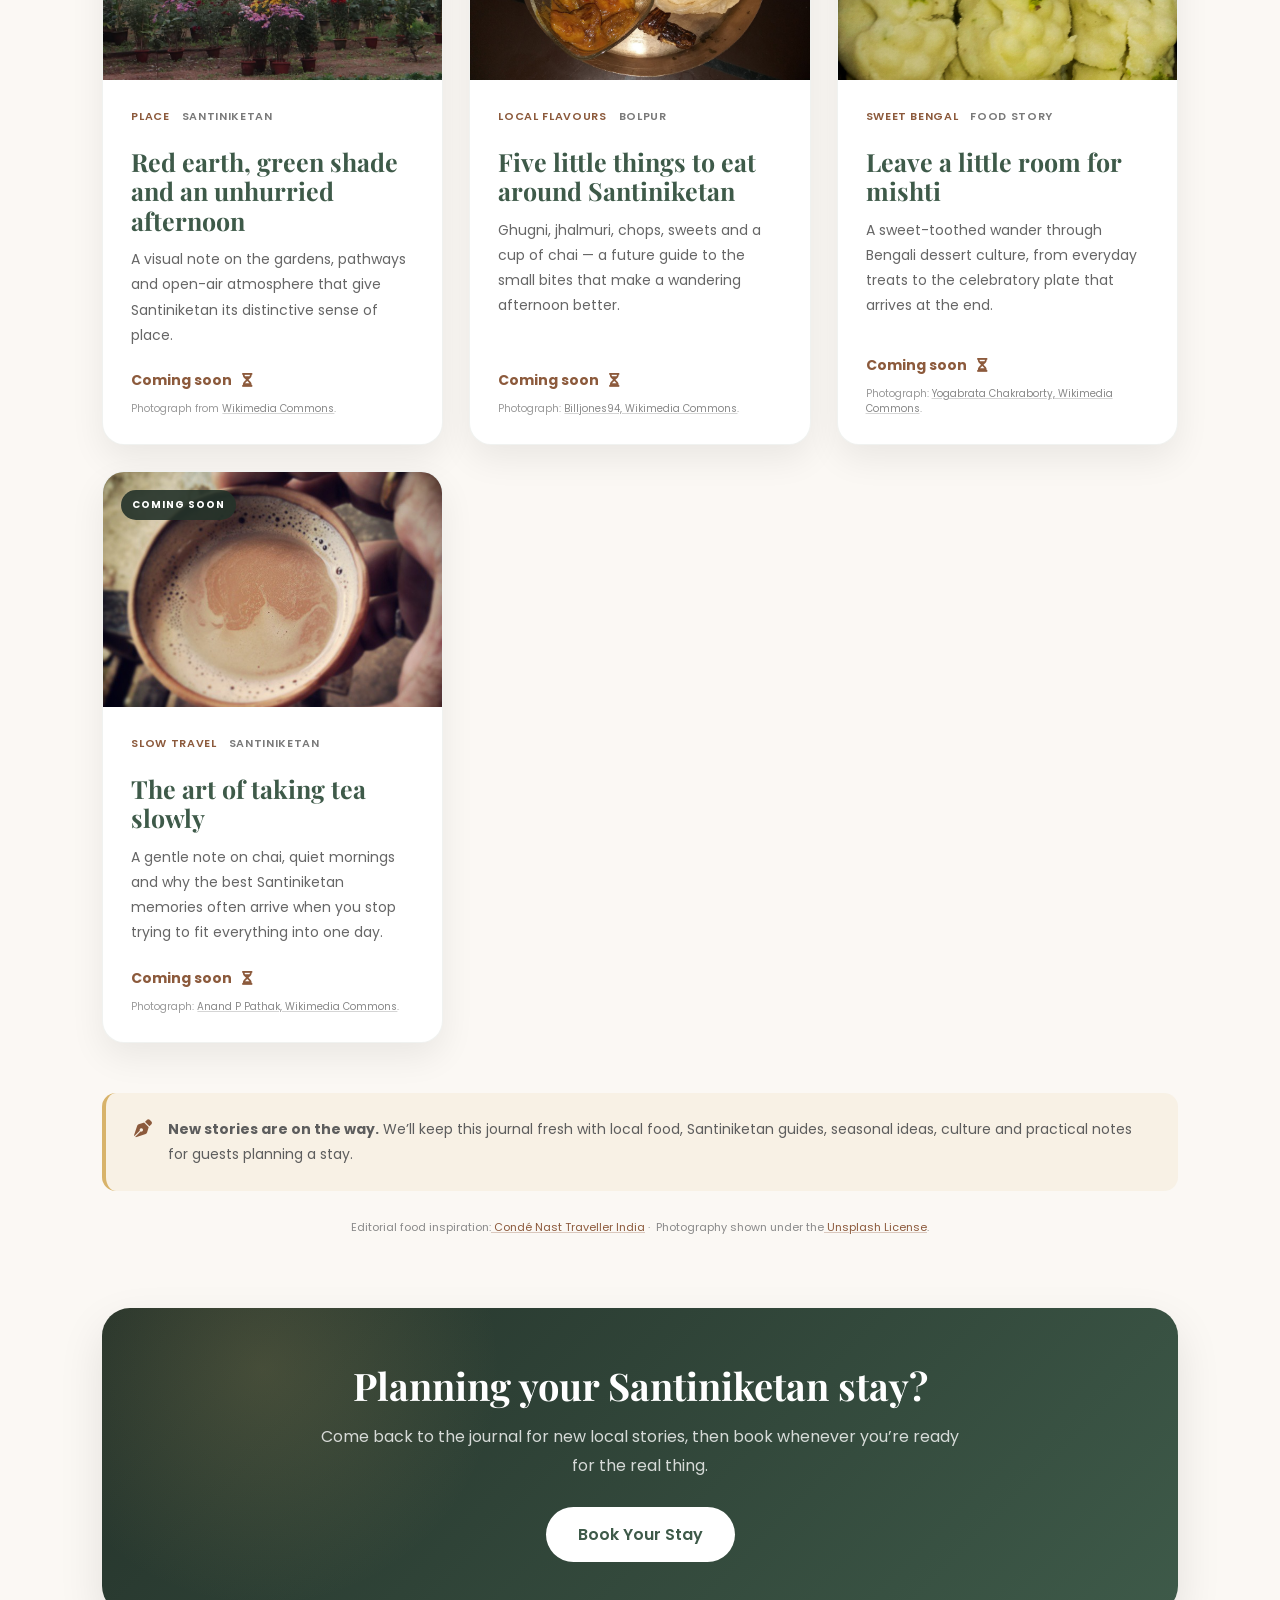
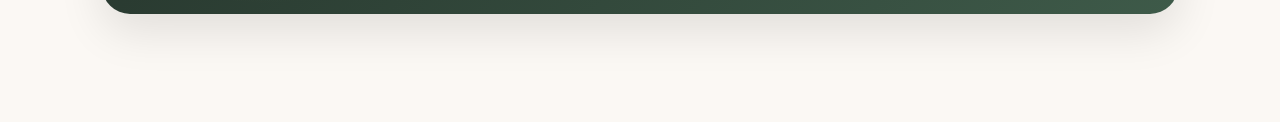
==== commit 7d06b84f: "Remove obsolete stylesheet reference and version mobile CSS" ====
--- a/blogs.html
+++ b/blogs.html
@@ -12,7 +12,7 @@
     <link rel="preconnect" href="https://fonts.googleapis.com">
     <link rel="preconnect" href="https://fonts.gstatic.com" crossorigin>
     <link rel="stylesheet" href="https://cdnjs.cloudflare.com/ajax/libs/font-awesome/6.7.2/css/all.min.css">
-    <link rel="stylesheet" href="style.css">
+    <link rel="stylesheet" href="style.css?v=20261116-mobile">
 
     <style>
         /* ======================================================
@@ -449,7 +449,6 @@
             .blog-nav-link { min-height:42px; padding:0 14px; font-size:13px; }
         }
     </style>
-    <link rel="stylesheet" href="jolly.css">
 </head>
 
 <body>
--- a/style.css
+++ b/style.css
@@ -964,3 +964,185 @@
 }
 
 }
+
+
+/* ==========================
+   HEADER + MOBILE REFINEMENT
+   Keeps the original hero video and page content intact.
+========================== */
+
+/* Give the existing header links deliberate styling after the recovery. */
+.site-brand{
+    display:flex;
+    align-items:center;
+    color:#254b3d;
+    text-decoration:none;
+    font-family:'Playfair Display',serif;
+    font-size:20px;
+    font-weight:700;
+    line-height:1.1;
+    white-space:nowrap;
+}
+.site-brand-copy{display:flex; flex-direction:column; gap:4px;}
+.site-brand-copy small{
+    color:#68766d;
+    font-family:Arial,sans-serif;
+    font-size:9px;
+    font-weight:700;
+    letter-spacing:.16em;
+    text-transform:uppercase;
+}
+.blog-nav-link,
+.site-booking-link{
+    display:inline-flex;
+    align-items:center;
+    justify-content:center;
+    gap:8px;
+    min-height:44px;
+    padding:0 16px;
+    border-radius:24px;
+    text-decoration:none;
+    font-family:Arial,sans-serif;
+    font-size:14px;
+    font-weight:700;
+    white-space:nowrap;
+}
+.blog-nav-link{
+    color:#254b3d;
+    background:#edf2e9;
+}
+.site-booking-link{
+    color:#fff;
+    background:var(--primary);
+    box-shadow:0 4px 12px rgba(0,0,0,.12);
+}
+.blog-nav-link:hover,
+.site-booking-link:hover{transform:translateY(-1px);}
+
+@media(max-width:768px){
+    header{
+        box-sizing:border-box;
+        width:100%;
+        padding:8px 12px;
+    }
+    .social-nav{
+        display:grid;
+        width:100%;
+        max-width:560px;
+        margin:0 auto;
+        grid-template-columns:minmax(0,1fr) repeat(4,auto);
+        grid-template-areas:
+            "brand brand brand brand booking"
+            "blog facebook youtube airbnb .";
+        align-items:center;
+        justify-items:center;
+        gap:8px 10px;
+    }
+    .site-brand{grid-area:brand; justify-self:start; min-width:0; font-size:16px;}
+    .site-brand-copy small{font-size:8px; letter-spacing:.13em;}
+    .site-booking-link{
+        grid-area:booking;
+        min-height:38px;
+        padding:0 12px;
+        gap:6px;
+        font-size:11px;
+    }
+    .blog-nav-link{
+        grid-area:blog;
+        min-height:34px;
+        padding:0 11px;
+        gap:6px;
+        font-size:12px;
+    }
+    .social-btn{
+        width:34px;
+        height:34px;
+        font-size:15px;
+        margin:0;
+    }
+    .social-btn.facebook{grid-area:facebook;}
+    .social-btn.youtube{grid-area:youtube;}
+    .social-btn.airbnb{grid-area:airbnb;}
+
+    /* Retain the original video. Make its content fit a phone viewport. */
+    .hero{
+        box-sizing:border-box;
+        height:auto;
+        min-height:calc(100svh - 104px);
+        margin-top:104px;
+        padding:34px 18px 42px;
+    }
+    .hero-content{
+        width:100%;
+        max-width:560px;
+        margin:0 auto;
+        padding:0;
+    }
+    .hero-logo{
+        max-width:100%;
+        box-sizing:border-box;
+        margin:0 auto 14px;
+        padding:10px 14px;
+        font-size:clamp(2rem,8.5vw,2.8rem);
+        line-height:1.08;
+        overflow-wrap:anywhere;
+    }
+    .hero h2{
+        margin:10px auto 14px;
+        font-size:clamp(1.25rem,5.4vw,1.8rem);
+        line-height:1.35;
+    }
+    .hero-rating-badge{
+        display:flex;
+        flex-wrap:wrap;
+        justify-content:center;
+        gap:6px 8px;
+        max-width:100%;
+        margin:12px auto;
+        padding:8px 12px;
+        white-space:normal;
+        font-size:12px;
+        line-height:1.35;
+    }
+    .hero p{
+        max-width:520px;
+        margin:16px auto;
+        font-size:15px;
+        line-height:1.6;
+    }
+    #kbe-widget-69.kbe-large{
+        box-sizing:border-box;
+        min-width:0;
+        width:min(100%,320px);
+        min-height:50px;
+        padding:14px 20px;
+        font-size:15px;
+    }
+    .whatsapp,.call{
+        right:14px;
+        width:48px;
+        height:48px;
+        font-size:20px;
+    }
+    .whatsapp{bottom:16px;}
+    .call{bottom:74px;}
+    .back-to-top{
+        right:14px;
+        bottom:132px;
+        width:42px;
+        height:42px;
+        font-size:16px;
+    }
+    section{scroll-margin-top:108px;}
+}
+
+@media(max-width:380px){
+    header{padding:7px 9px;}
+    .social-nav{column-gap:7px;}
+    .site-brand{font-size:14px;}
+    .site-brand-copy small{font-size:7px;}
+    .site-booking-link{padding:0 9px; font-size:10px;}
+    .blog-nav-link{padding:0 9px; font-size:11px;}
+    .hero{padding:28px 14px 38px;}
+    .hero-logo{font-size:2rem;}
+}
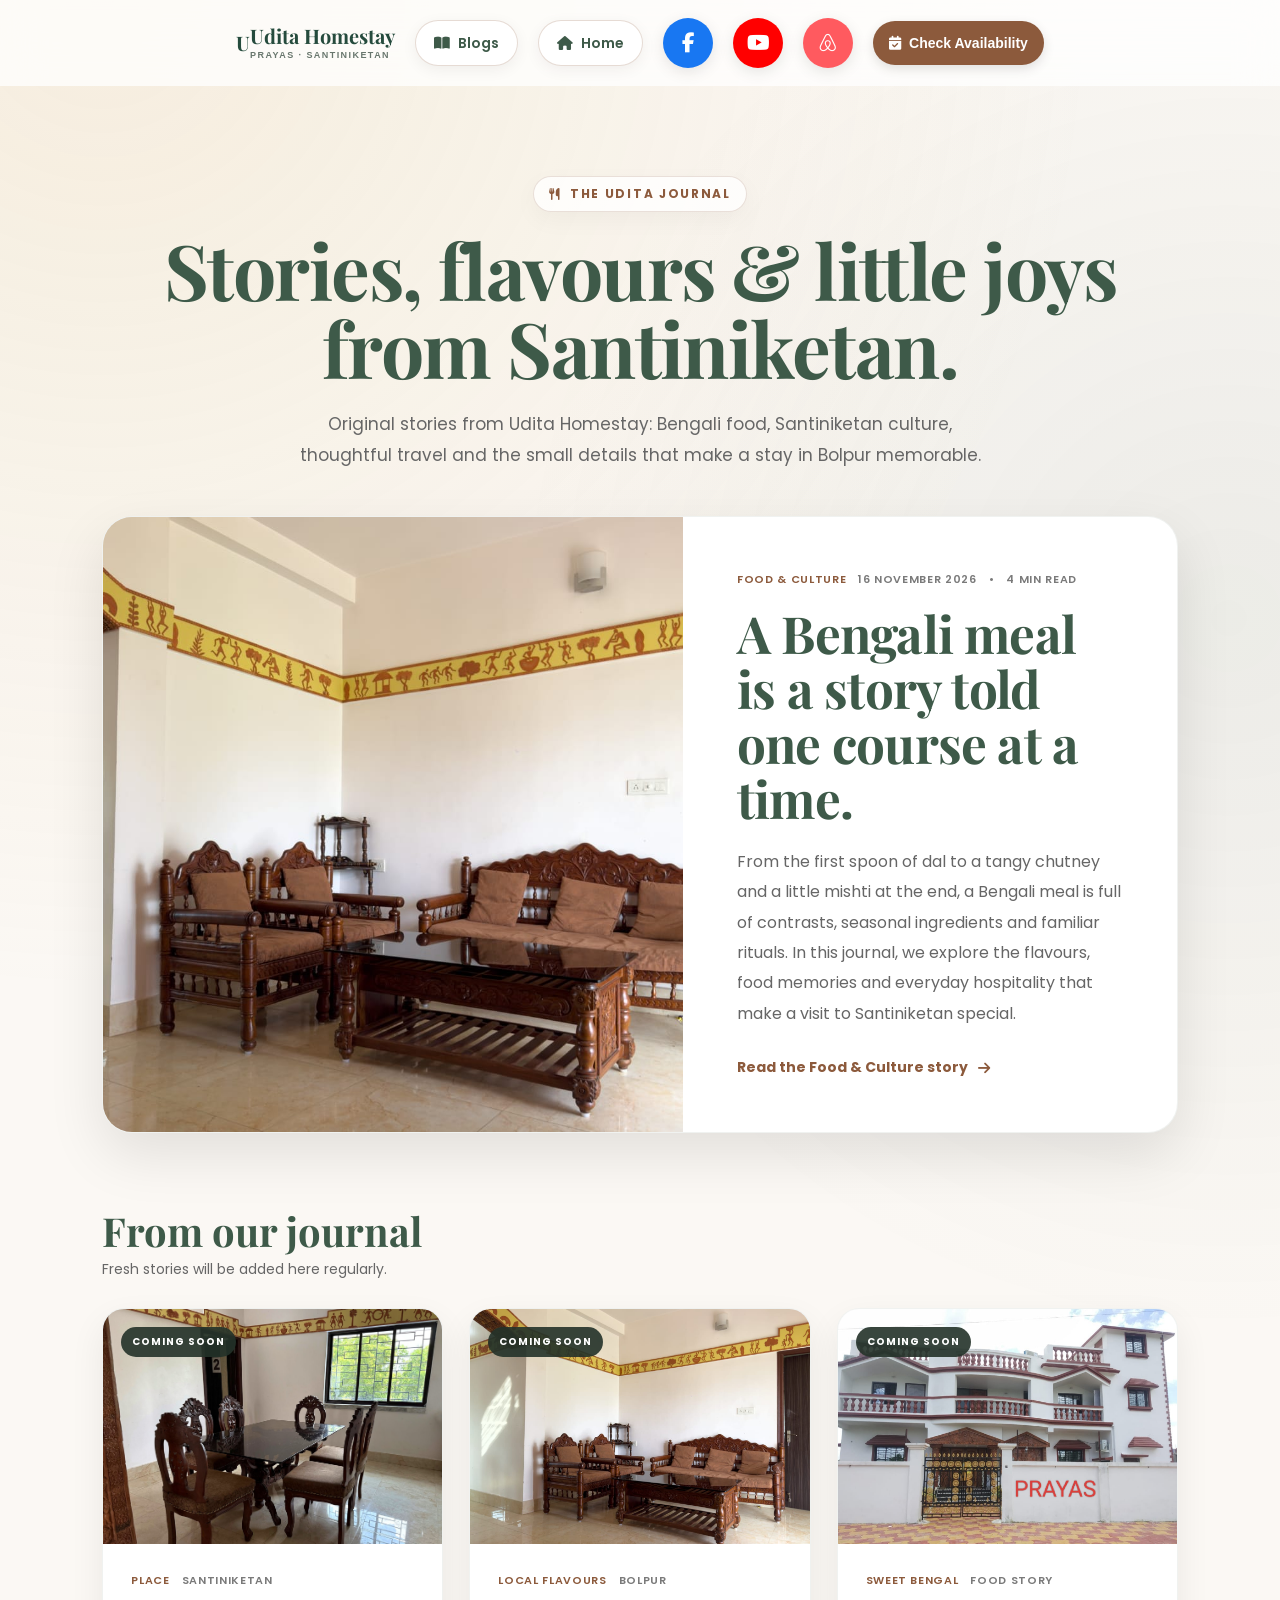
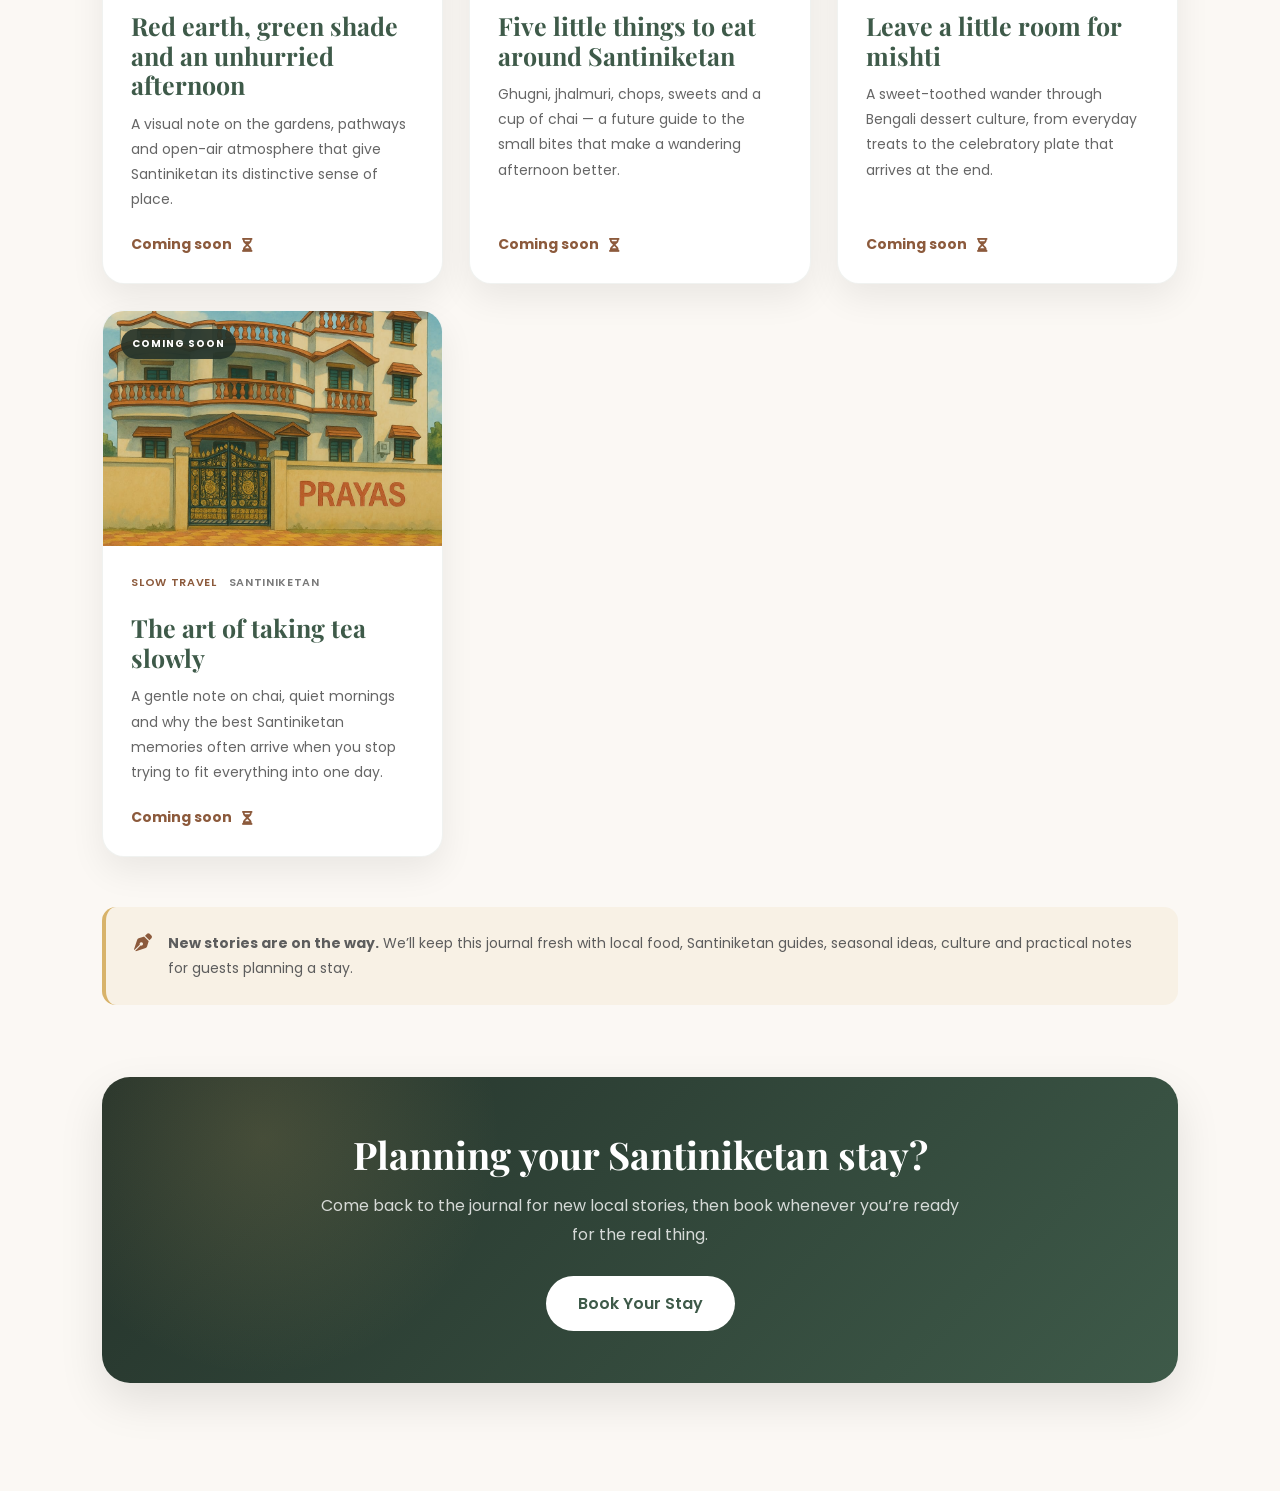
==== commit d775ac03: "Replace external Food & Culture link with original Udita journal story" ====
--- a/blogs.html
+++ b/blogs.html
@@ -488,16 +488,16 @@
         <section class="blog-hero">
             <div class="blog-kicker"><i class="fas fa-utensils"></i> The Udita Journal</div>
             <h1>Stories, flavours & little joys from Santiniketan.</h1>
-            <p>Food notes, local culture, seasonal ideas and slow-travel inspiration — the things that make a stay around Bolpur worth remembering.</p>
+            <p>Original stories from Udita Homestay: Bengali food, Santiniketan culture, thoughtful travel and the small details that make a stay in Bolpur memorable.</p>
         </section>
 
         <div class="blog-shell">
             <article class="blog-feature">
                 <div class="blog-feature-media">
                     <span class="blog-feature-badge">Featured note</span>
-                    <a class="blog-image-link" href="assets/images/blog-thali.jpg" target="_blank" rel="noopener noreferrer" aria-label="Open image: Indian thali with rice, curries, flatbread and dessert">
+                    <a class="blog-image-link" href="assets/images/gallery4.jpg" target="_blank" rel="noopener noreferrer" aria-label="Open image: The dining area at Udita Homestay and Prayas Kitchen">
                         <img
-                            src="assets/images/blog-thali.jpg"
+                            src="assets/images/gallery4.jpg"
                             alt="Indian thali with rice, curries, flatbread and dessert"
                             loading="eager">
                     </a>
@@ -506,26 +506,20 @@
                 <div class="blog-feature-copy">
                     <div class="blog-meta">
                         <span class="blog-category">Food & Culture</span>
-                        <span>26 September 2026</span>
+                        <span>16 November 2026</span>
                         <span>•</span>
                         <span>4 min read</span>
                     </div>
 
-                    <h2>A Bengali table is more than a meal — it is a way of welcoming you home.</h2>
+                    <h2>A Bengali meal is a story told one course at a time.</h2>
 
                     <p>
-                        Rice, dal, vegetables, bhaja, fish or meat, chutney and something sweet at the end:
-                        Bengali meals are built around variety, rhythm and the pleasure of eating slowly.
-                        That generous, home-style spirit is one of the nicest parts of travelling through Bengal.
+                        From the first spoon of dal to a tangy chutney and a little mishti at the end, a Bengali meal is full of contrasts, seasonal ingredients and familiar rituals. In this journal, we explore the flavours, food memories and everyday hospitality that make a visit to Santiniketan special.
                     </p>
 
-                    <a class="blog-read" href="https://www.cntraveller.in/story/rolls-chop-cha-snails-mutton-ghugni-the-best-things-to-eat-in-shantiniketan/" target="_blank" rel="noopener noreferrer">
-                        Read our food inspiration <i class="fas fa-arrow-right"></i>
-                    </a>
-
-                    <div class="blog-image-credit">
-                        Featured photograph by <a href="https://unsplash.com/photos/5Q-7kgG7xbo" target="_blank" rel="noopener noreferrer">Zoshua Colah on Unsplash</a>.
-                    </div>
+                    <a class="blog-read" href="food-culture.html">Read the Food &amp; Culture story <i class="fas fa-arrow-right"></i></a>
+
+                    
                 </div>
             </article>
 
@@ -540,23 +534,21 @@
                 <article class="blog-card blog-card-soon">
                     <div class="coming-soon">Coming soon</div>
                     <div class="blog-card-media">
-                        <a class="blog-image-link" href="assets/images/blog-santiniketan-garden.jpg" target="_blank" rel="noopener noreferrer" aria-label="Open image: Garden landscape in Santiniketan"><img src="assets/images/blog-santiniketan-garden.jpg" alt="Garden landscape in Santiniketan" loading="lazy"></a>
+                        <a class="blog-image-link" href="assets/images/gallery5.jpg" target="_blank" rel="noopener noreferrer" aria-label="Open image: Green garden view at Udita Homestay"><img src="assets/images/gallery5.jpg" alt="Garden landscape in Santiniketan" loading="lazy"></a>
                     </div>
                     <div class="blog-card-body">
                         <div class="blog-meta"><span class="blog-category">Place</span><span>Santiniketan</span></div>
                         <h3>Red earth, green shade and an unhurried afternoon</h3>
                         <p>A visual note on the gardens, pathways and open-air atmosphere that give Santiniketan its distinctive sense of place.</p>
                         <span class="blog-read" aria-label="Article coming soon">Coming soon <i class="fas fa-hourglass-half"></i></span>
-                        <div class="blog-image-credit">
-                            Photograph from <a href="https://commons.wikimedia.org/wiki/File:Santiniketan_Garden.jpg" target="_blank" rel="noopener noreferrer">Wikimedia Commons</a>.
-                        </div>
+                        
                     </div>
                 </article>
                 <article class="blog-card blog-card-soon">
                     <div class="coming-soon">Coming soon</div>
                     <div class="blog-card-media">
-                        <a class="blog-image-link" href="assets/images/blog-luchi-sandesh.jpg" target="_blank" rel="noopener noreferrer" aria-label="Open image: Colourful Indian sweets and snacks in a street-side sweet shop">
-                        <img src="assets/images/blog-luchi-sandesh.jpg" alt="Colourful Indian sweets and snacks in a street-side sweet shop" loading="lazy">
+                        <a class="blog-image-link" href="assets/images/gallery4.jpg" target="_blank" rel="noopener noreferrer" aria-label="Open image: A welcoming dining space at Udita Homestay">
+                        <img src="assets/images/gallery4.jpg" alt="Colourful Indian sweets and snacks in a street-side sweet shop" loading="lazy">
                     </a>
                     </div>
                     <div class="blog-card-body">
@@ -567,17 +559,15 @@
                         <h3>Five little things to eat around Santiniketan</h3>
                         <p>Ghugni, jhalmuri, chops, sweets and a cup of chai — a future guide to the small bites that make a wandering afternoon better.</p>
                         <span class="blog-read" aria-label="Article coming soon">Coming soon <i class="fas fa-hourglass-half"></i></span>
-                        <div class="blog-image-credit">
-                            Photograph: <a href="https://commons.wikimedia.org/wiki/File:Popular_Bengali_dish_Luchi_and_vegetable_curry_alongside_Sandesh_(sweets)_in_West_Bengal,_India,_photo_taken_by_Yogabrata_Chakraborty,_on_March_7,_2023.jpg" target="_blank" rel="noopener noreferrer">Billjones94, Wikimedia Commons</a>.
-                        </div>
+                        
                     </div>
                 </article>
 
                 <article class="blog-card blog-card-soon">
                     <div class="coming-soon">Coming soon</div>
                     <div class="blog-card-media">
-                        <a class="blog-image-link" href="assets/images/blog-sandesh.jpg" target="_blank" rel="noopener noreferrer" aria-label="Open image: Pistachio-topped Indian sweets arranged on white plates">
-                        <img src="assets/images/blog-sandesh.jpg" alt="Pistachio-topped Indian sweets arranged on white plates" loading="lazy">
+                        <a class="blog-image-link" href="assets/images/about.jpg" target="_blank" rel="noopener noreferrer" aria-label="Open image: Exterior of Udita Homestay in Santiniketan">
+                        <img src="assets/images/about.jpg" alt="Pistachio-topped Indian sweets arranged on white plates" loading="lazy">
                     </a>
                     </div>
                     <div class="blog-card-body">
@@ -588,17 +578,15 @@
                         <h3>Leave a little room for mishti</h3>
                         <p>A sweet-toothed wander through Bengali dessert culture, from everyday treats to the celebratory plate that arrives at the end.</p>
                         <span class="blog-read" aria-label="Article coming soon">Coming soon <i class="fas fa-hourglass-half"></i></span>
-                        <div class="blog-image-credit">
-                            Photograph: <a href="https://commons.wikimedia.org/wiki/File:Sandesh_(confectionery),_popular_dessert_from_West_Bengal,_India,_photographed_by_Yogabrata_Chakraborty,_on_April_11,_2023.jpg" target="_blank" rel="noopener noreferrer">Yogabrata Chakraborty, Wikimedia Commons</a>.
-                        </div>
+                        
                     </div>
                 </article>
 
                 <article class="blog-card blog-card-soon">
                     <div class="coming-soon">Coming soon</div>
                     <div class="blog-card-media">
-                        <a class="blog-image-link" href="assets/images/blog-chai.jpg" target="_blank" rel="noopener noreferrer" aria-label="Open image: Warm cup of chai with tea leaves and spices">
-                        <img src="assets/images/blog-chai.jpg" alt="Warm cup of chai with tea leaves and spices" loading="lazy">
+                        <a class="blog-image-link" href="assets/images/gallery6.jpg" target="_blank" rel="noopener noreferrer" aria-label="Open image: An evening view around Udita Homestay">
+                        <img src="assets/images/gallery6.jpg" alt="Warm cup of chai with tea leaves and spices" loading="lazy">
                     </a>
                     </div>
                     <div class="blog-card-body">
@@ -609,9 +597,7 @@
                         <h3>The art of taking tea slowly</h3>
                         <p>A gentle note on chai, quiet mornings and why the best Santiniketan memories often arrive when you stop trying to fit everything into one day.</p>
                         <span class="blog-read" aria-label="Article coming soon">Coming soon <i class="fas fa-hourglass-half"></i></span>
-                        <div class="blog-image-credit">
-                            Photograph: <a href="https://commons.wikimedia.org/wiki/File:Kulhadchai.jpg" target="_blank" rel="noopener noreferrer">Anand P Pathak, Wikimedia Commons</a>.
-                        </div>
+                        
                     </div>
                 </article>
             </div>
@@ -625,10 +611,7 @@
                 </p>
             </div>
 
-            <div class="blog-source-strip">
-                Editorial food inspiration: <a href="https://www.cntraveller.in/story/rolls-chop-cha-snails-mutton-ghugni-the-best-things-to-eat-in-shantiniketan/" target="_blank" rel="noopener noreferrer">&nbsp;Condé Nast Traveller India</a>
-                &nbsp;·&nbsp; Photography shown under the <a href="https://unsplash.com/license" target="_blank" rel="noopener noreferrer">&nbsp;Unsplash License</a>.
-            </div>
+            
 
             <section class="blog-cta">
                 <h2>Planning your Santiniketan stay?</h2>
--- a/style.css
+++ b/style.css
@@ -1030,7 +1030,7 @@
         width:100%;
         max-width:560px;
         margin:0 auto;
-        grid-template-columns:minmax(0,1fr) repeat(4,auto);
+        grid-template-columns:repeat(4,minmax(0,1fr)) auto;
         grid-template-areas:
             "brand brand brand brand booking"
             "blog facebook youtube airbnb .";
